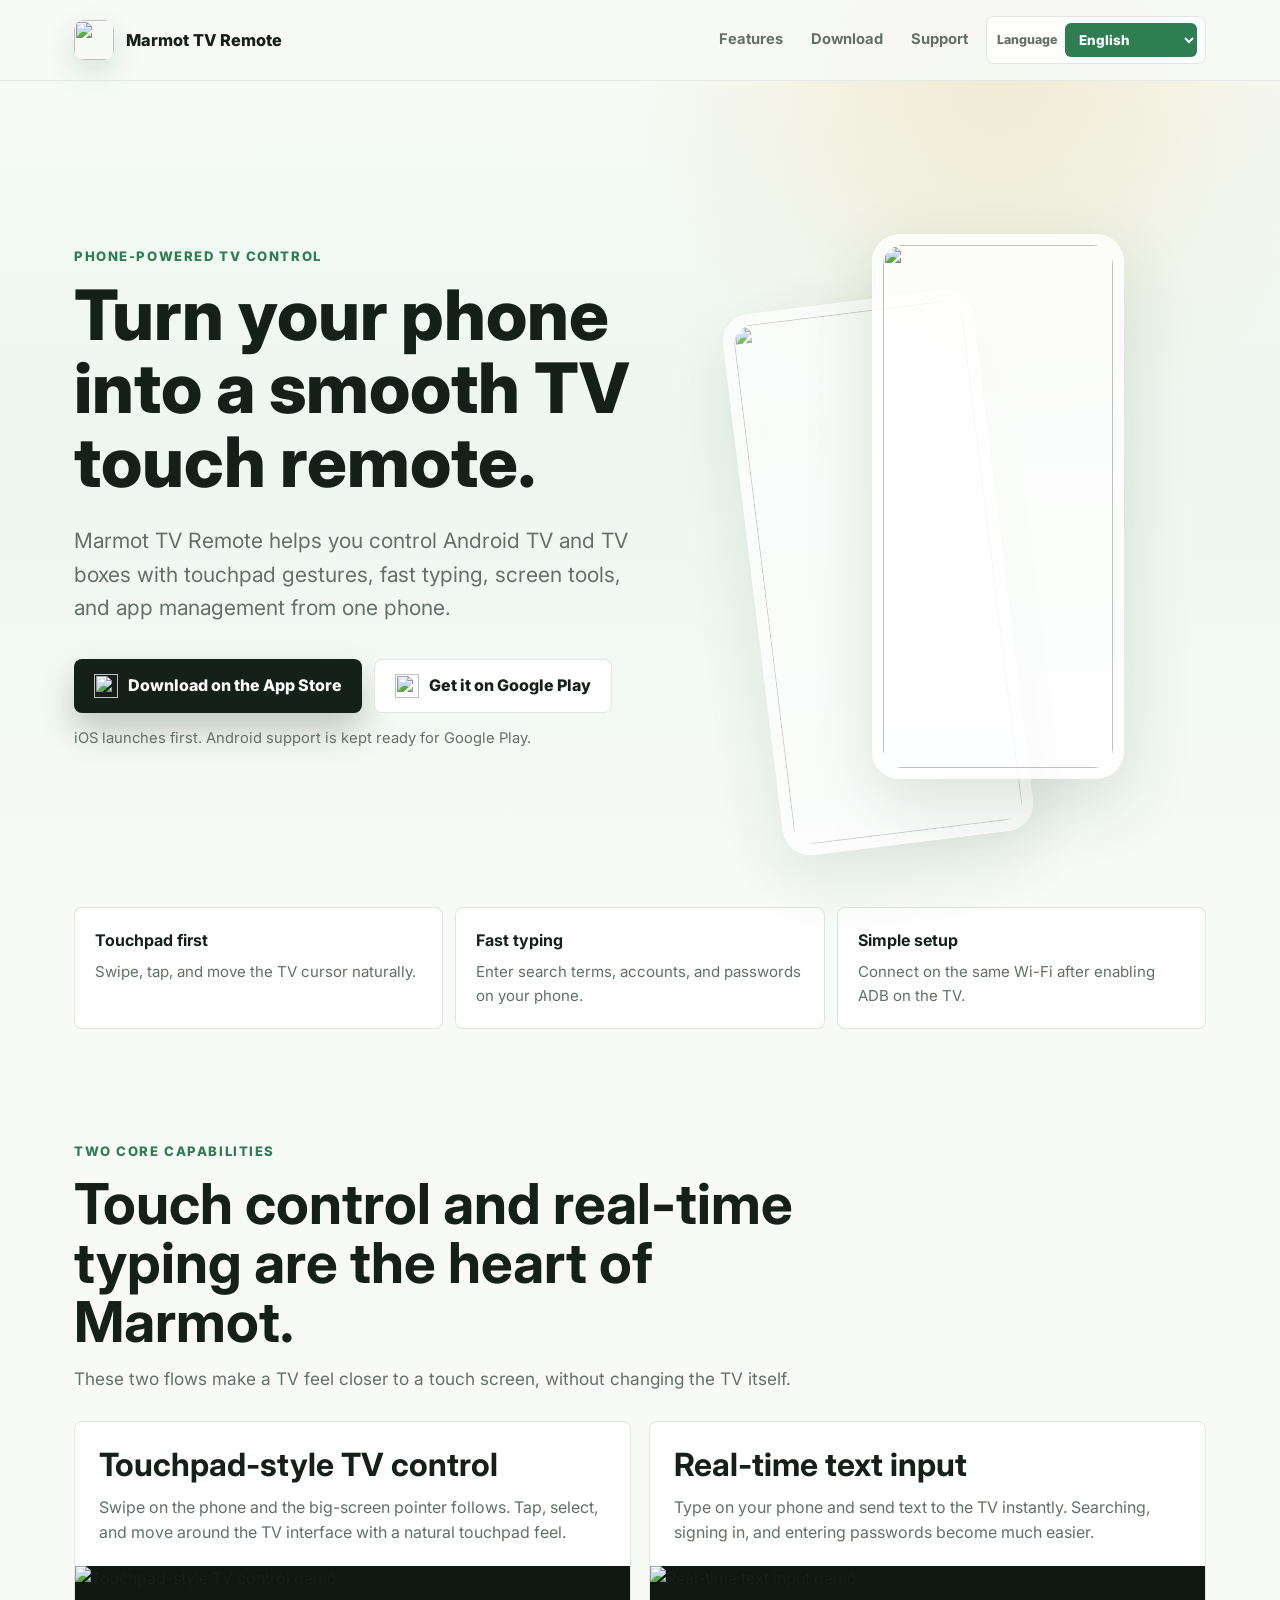
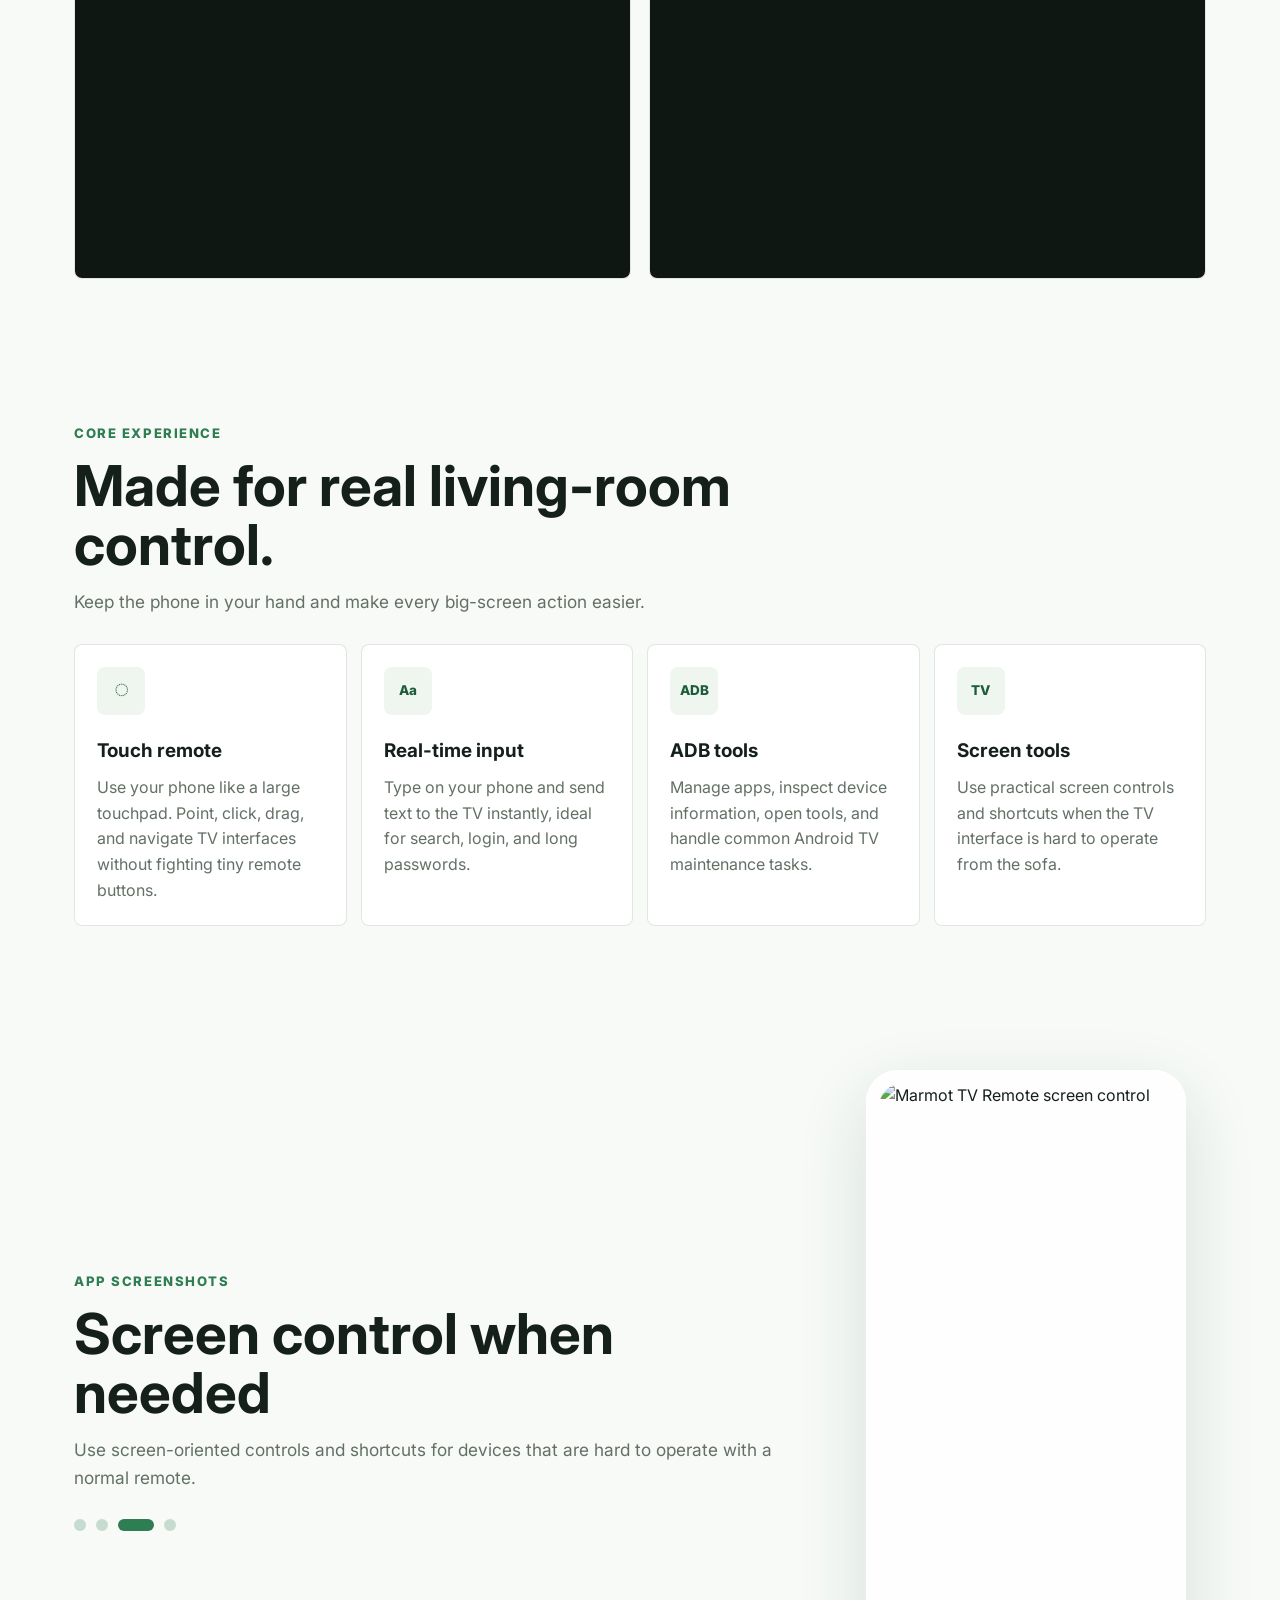
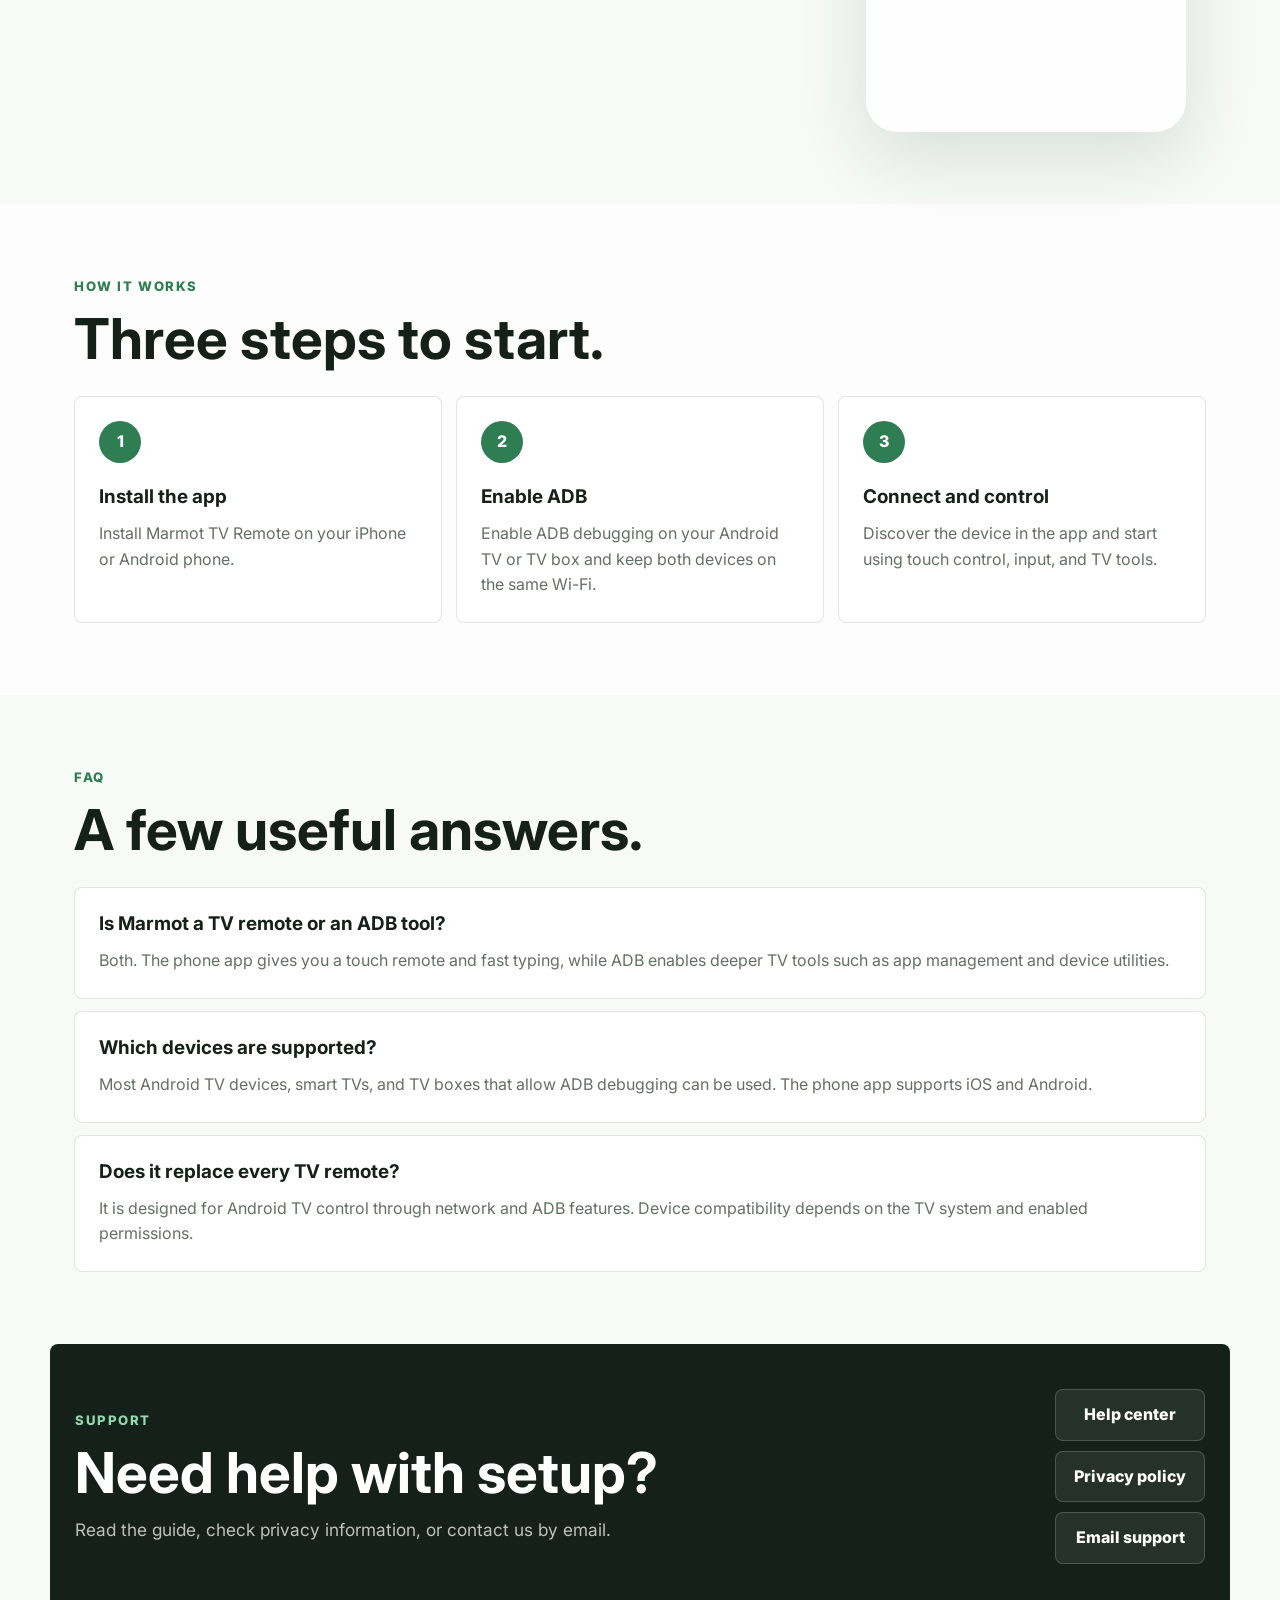
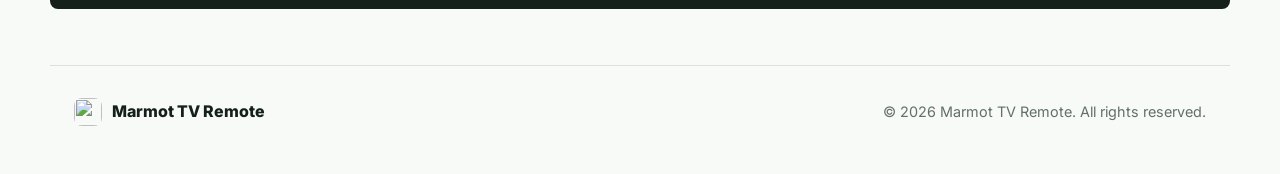
==== html/index.html @ 750975f6 "feat: 初始化国际版官网静态站 - 新建 marmot-web-en 独立 Git 仓库，提交国际版官网静态资源。  - 首页采用纯 HTML、CSS、原生 JS 实现，不引入 Node、Reac" ====
<!DOCTYPE html>
<html lang="en">

<head>
    <meta charset="UTF-8">
    <meta name="viewport" content="width=device-width, initial-scale=1.0">
    <title>Marmot TV Remote - Touch Control for Android TV</title>

    <meta name="description" content="Marmot TV Remote turns your phone into a touch remote for Android TV, TV boxes, and big screens. Control, type, manage apps, and operate your TV with less friction.">
    <meta name="keywords" content="TV remote, Android TV remote, touchpad remote, ADB tools, smart TV remote, TV box remote, Marmot TV Remote">
    <meta name="author" content="Marmot TV Remote">
    <meta name="robots" content="index, follow">
    <meta name="theme-color" content="#f7faf7">
    <link rel="canonical" href="https://www.utao.tv/">

    <meta property="og:type" content="website">
    <meta property="og:url" content="https://www.utao.tv/">
    <meta property="og:title" content="Marmot TV Remote - Touch Control for Android TV">
    <meta property="og:description" content="Use your phone as a smooth touch remote for Android TV, TV boxes, and big screens.">
    <meta property="og:image" content="https://www.utao.tv/img/marmot.png?tvImg=1">
    <meta property="og:image:alt" content="Marmot TV Remote logo">
    <meta property="og:locale" content="en_US">
    <meta property="og:site_name" content="Marmot TV Remote">

    <meta name="twitter:card" content="summary">
    <meta name="twitter:title" content="Marmot TV Remote - Touch Control for Android TV">
    <meta name="twitter:description" content="Use your phone as a smooth touch remote for Android TV, TV boxes, and big screens.">
    <meta name="twitter:image" content="https://www.utao.tv/img/marmot.png?tvImg=1">

    <link rel="icon" type="image/png" href="/img/marmot.png?tvImg=1">
    <link rel="apple-touch-icon" href="/img/marmot.png?tvImg=1">
    <link rel="stylesheet" href="css/style.css">
    <link rel="preconnect" href="https://fonts.googleapis.com">
    <link rel="preconnect" href="https://fonts.gstatic.com" crossorigin>
    <link href="https://fonts.googleapis.com/css2?family=Inter:wght@400;500;600;700;800&family=Noto+Sans+JP:wght@400;500;700&family=Noto+Sans+KR:wght@400;500;700&family=Noto+Sans+SC:wght@400;500;700&display=swap" rel="stylesheet">

    <script type="application/ld+json" id="softwareSchema">
    {
        "@context": "https://schema.org",
        "@type": "SoftwareApplication",
        "name": "Marmot TV Remote",
        "url": "https://www.utao.tv/",
        "applicationCategory": "UtilitiesApplication",
        "operatingSystem": "Android, iOS",
        "description": "Marmot TV Remote turns your phone into a touch remote for Android TV, TV boxes, and big screens.",
        "offers": {
            "@type": "Offer",
            "price": "0",
            "priceCurrency": "USD"
        },
        "author": {
            "@type": "Organization",
            "name": "Marmot TV Remote",
            "url": "https://www.utao.tv/"
        }
    }
    </script>
</head>

<body>
    <header class="site-header">
        <nav class="nav" aria-label="Main navigation">
            <a class="brand" href="/" data-i18n-attr="aria-label:nav.homeAria">
                <img src="/img/marmot.png?tvImg=1" alt="" class="brand-icon" width="40" height="40">
                <span data-i18n="brand.name">Marmot TV Remote</span>
            </a>

            <div class="nav-actions">
                <a class="nav-link" href="#features" data-i18n="nav.features">Features</a>
                <a class="nav-link" href="#download" data-i18n="nav.download">Download</a>
                <a class="nav-link" href="#support" data-i18n="nav.support">Support</a>
                <label class="language-switcher" for="languageSelect">
                    <span class="language-switcher-label">Language</span>
                    <select class="language-select" id="languageSelect" aria-label="Language">
                    </select>
                </label>
            </div>
        </nav>
    </header>

    <main>
        <section class="hero">
            <div class="hero-copy">
                <p class="eyebrow" data-i18n="hero.eyebrow">Phone-powered TV control</p>
                <h1 data-i18n="hero.title">Turn your phone into a smooth TV touch remote.</h1>
                <p class="hero-subtitle" data-i18n="hero.subtitle">Marmot TV Remote helps you control Android TV and TV boxes with touchpad gestures, fast typing, screen tools, and app management from one phone.</p>
                <div class="hero-actions" id="download">
                    <a class="store-button store-button-primary" href="https://apps.apple.com/app/id6804331547" target="_blank" rel="noopener" data-i18n-attr="aria-label:download.iosAria">
                        <img src="/img/apple.svg" alt="" width="24" height="24">
                        <span data-i18n="download.ios">Download on the App Store</span>
                    </a>
                    <a class="store-button store-button-secondary" href="https://play.google.com/store/apps/details?id=com.vonchange.marmot.intl" target="_blank" rel="noopener" data-i18n-attr="aria-label:download.androidAria">
                        <img src="/img/android.svg" alt="" width="24" height="24">
                        <span data-i18n="download.android">Get it on Google Play</span>
                    </a>
                </div>
                <p class="release-note" data-i18n="download.note">iOS launches first. Android support is kept ready for Google Play.</p>
            </div>

            <div class="hero-media" aria-hidden="true">
                <div class="phone-stack">
                    <div class="phone-card phone-card-back">
                        <img src="/img/3.jpg" alt="" width="406" height="878">
                    </div>
                    <div class="phone-card phone-card-front">
                        <img src="/img/01.jpg" alt="" width="406" height="878">
                    </div>
                </div>
            </div>
        </section>

        <section class="trust-strip" aria-label="Product highlights">
            <div class="trust-item">
                <strong data-i18n="trust.touch.title">Touchpad first</strong>
                <span data-i18n="trust.touch.desc">Swipe, tap, and move the TV cursor naturally.</span>
            </div>
            <div class="trust-item">
                <strong data-i18n="trust.input.title">Fast typing</strong>
                <span data-i18n="trust.input.desc">Enter search terms, accounts, and passwords on your phone.</span>
            </div>
            <div class="trust-item">
                <strong data-i18n="trust.setup.title">Simple setup</strong>
                <span data-i18n="trust.setup.desc">Connect on the same Wi-Fi after enabling ADB on the TV.</span>
            </div>
        </section>

        <section class="core-capabilities" aria-label="Core capabilities">
            <div class="section-heading">
                <p class="eyebrow" data-i18n="core.eyebrow">Two core capabilities</p>
                <h2 data-i18n="core.title">Touch control and real-time typing are the heart of Marmot.</h2>
                <p data-i18n="core.subtitle">These two flows make a TV feel closer to a touch screen, without changing the TV itself.</p>
            </div>
            <div class="core-grid">
                <article class="core-card">
                    <div class="core-card-copy">
                        <h3 data-i18n="core.touch.title">Touchpad-style TV control</h3>
                        <p data-i18n="core.touch.desc">Swipe on the phone and the big-screen pointer follows. Tap, select, and move around the TV interface with a natural touchpad feel.</p>
                    </div>
                    <div class="core-media">
                        <img src="/img/1.webp" alt="Touchpad-style TV control demo" width="800" height="450" loading="lazy" decoding="async" data-i18n-attr="alt:core.touch.alt">
                    </div>
                </article>
                <article class="core-card">
                    <div class="core-card-copy">
                        <h3 data-i18n="core.input.title">Real-time text input</h3>
                        <p data-i18n="core.input.desc">Type on your phone and send text to the TV instantly. Searching, signing in, and entering passwords become much easier.</p>
                    </div>
                    <div class="core-media">
                        <img src="/img/2.webp" alt="Real-time text input demo" width="800" height="450" loading="lazy" decoding="async" data-i18n-attr="alt:core.input.alt">
                    </div>
                </article>
            </div>
        </section>

        <section class="section" id="features">
            <div class="section-heading">
                <p class="eyebrow" data-i18n="features.eyebrow">Core experience</p>
                <h2 data-i18n="features.title">Made for real living-room control.</h2>
                <p data-i18n="features.subtitle">Keep the phone in your hand and make every big-screen action easier.</p>
            </div>
            <div class="feature-grid">
                <article class="feature-card">
                    <span class="feature-icon">◌</span>
                    <h3 data-i18n="features.touch.title">Touch remote</h3>
                    <p data-i18n="features.touch.desc">Use your phone like a large touchpad. Point, click, drag, and navigate TV interfaces without fighting tiny remote buttons.</p>
                </article>
                <article class="feature-card">
                    <span class="feature-icon">Aa</span>
                    <h3 data-i18n="features.input.title">Real-time input</h3>
                    <p data-i18n="features.input.desc">Type on your phone and send text to the TV instantly, ideal for search, login, and long passwords.</p>
                </article>
                <article class="feature-card">
                    <span class="feature-icon">ADB</span>
                    <h3 data-i18n="features.adb.title">ADB tools</h3>
                    <p data-i18n="features.adb.desc">Manage apps, inspect device information, open tools, and handle common Android TV maintenance tasks.</p>
                </article>
                <article class="feature-card">
                    <span class="feature-icon">TV</span>
                    <h3 data-i18n="features.screen.title">Screen tools</h3>
                    <p data-i18n="features.screen.desc">Use practical screen controls and shortcuts when the TV interface is hard to operate from the sofa.</p>
                </article>
            </div>
        </section>

        <section class="showcase-section" aria-label="Screenshots">
            <div class="showcase-copy">
                <p class="eyebrow" data-i18n="showcase.eyebrow">App screenshots</p>
                <h2 id="showcaseTitle" data-i18n="showcase.items.0.title">One place for big-screen control</h2>
                <p id="showcaseDesc" data-i18n="showcase.items.0.desc">TV remote, app tools, and device utilities stay together so you can move quickly.</p>
                <div class="showcase-dots" id="showcaseDots" role="tablist" aria-label="Screenshot carousel">
                    <button class="showcase-dot is-active" type="button" role="tab" aria-selected="true" data-index="0"></button>
                    <button class="showcase-dot" type="button" role="tab" aria-selected="false" data-index="1"></button>
                    <button class="showcase-dot" type="button" role="tab" aria-selected="false" data-index="2"></button>
                    <button class="showcase-dot" type="button" role="tab" aria-selected="false" data-index="3"></button>
                </div>
            </div>
            <div class="showcase-phone">
                <img id="showcaseImage" src="/img/01.jpg" alt="Marmot TV Remote home screen" width="406" height="878">
            </div>
        </section>

        <section class="section muted">
            <div class="section-heading">
                <p class="eyebrow" data-i18n="steps.eyebrow">How it works</p>
                <h2 data-i18n="steps.title">Three steps to start.</h2>
            </div>
            <div class="steps">
                <article class="step-card">
                    <span class="step-number">1</span>
                    <h3 data-i18n="steps.download.title">Install the app</h3>
                    <p data-i18n="steps.download.desc">Install Marmot TV Remote on your iPhone or Android phone.</p>
                </article>
                <article class="step-card">
                    <span class="step-number">2</span>
                    <h3 data-i18n="steps.adb.title">Enable ADB</h3>
                    <p data-i18n="steps.adb.desc">Enable ADB debugging on your Android TV or TV box and keep both devices on the same Wi-Fi.</p>
                </article>
                <article class="step-card">
                    <span class="step-number">3</span>
                    <h3 data-i18n="steps.control.title">Connect and control</h3>
                    <p data-i18n="steps.control.desc">Discover the device in the app and start using touch control, input, and TV tools.</p>
                </article>
            </div>
        </section>

        <section class="section faq-section">
            <div class="section-heading">
                <p class="eyebrow" data-i18n="faq.eyebrow">FAQ</p>
                <h2 data-i18n="faq.title">A few useful answers.</h2>
            </div>
            <div class="faq-list">
                <article class="faq-item">
                    <h3 data-i18n="faq.items.0.q">Is Marmot a TV remote or an ADB tool?</h3>
                    <p data-i18n="faq.items.0.a">Both. The phone app gives you a touch remote and fast typing, while ADB enables deeper TV tools such as app management and device utilities.</p>
                </article>
                <article class="faq-item">
                    <h3 data-i18n="faq.items.1.q">Which devices are supported?</h3>
                    <p data-i18n="faq.items.1.a">Most Android TV devices, smart TVs, and TV boxes that allow ADB debugging can be used. The phone app supports iOS and Android.</p>
                </article>
                <article class="faq-item">
                    <h3 data-i18n="faq.items.2.q">Does it replace every TV remote?</h3>
                    <p data-i18n="faq.items.2.a">It is designed for Android TV control through network and ADB features. Device compatibility depends on the TV system and enabled permissions.</p>
                </article>
            </div>
        </section>

        <section class="support-section" id="support">
            <div>
                <p class="eyebrow" data-i18n="support.eyebrow">Support</p>
                <h2 data-i18n="support.title">Need help with setup?</h2>
                <p data-i18n="support.desc">Read the guide, check privacy information, or contact us by email.</p>
            </div>
            <div class="support-actions">
                <a class="support-link" href="https://github.com/VonChange/marmot-help/tree/main/en" target="_blank" rel="noopener" data-i18n="support.help">Help center</a>
                <a class="support-link" href="/marmot/1.html" data-i18n="support.privacy">Privacy policy</a>
                <a class="support-link" href="mailto:vonchange@163.com" data-i18n="support.email">Email support</a>
            </div>
        </section>
    </main>

    <footer class="footer">
        <div class="footer-brand">
            <img src="/img/marmot.png?tvImg=1" alt="" width="28" height="28">
            <span data-i18n="brand.name">Marmot TV Remote</span>
        </div>
        <p data-i18n="footer.copyright">© 2026 Marmot TV Remote. All rights reserved.</p>
    </footer>

    <script src="js/i18n-messages.js"></script>
    <script>
    (function () {
        var storageKey = 'marmot-web-language';

        var translations = window.MARMOT_I18N_MESSAGES || {};
        var languageOptions = window.MARMOT_I18N_LANGUAGES || Object.keys(translations).map(function (code) {
            return { code: code, label: code };
        });
        var supportedLanguages = languageOptions.map(function (language) {
            return language.code;
        });

        var showcaseImages = ['/img/01.jpg', '/img/3.jpg', '/img/4.jpg', '/img/6.jpg'];
        var activeShowcaseIndex = 0;
        var activeLanguage = 'en';
        var showcaseTimer = null;
        var SHOWCASE_INTERVAL_MS = 3000;

        function getValue(source, path) {
            return path.split('.').reduce(function (current, key) {
                return current && current[key] !== undefined ? current[key] : undefined;
            }, source);
        }

        function resolveLanguage(rawLanguage) {
            if (!rawLanguage) return 'en';
            if (supportedLanguages.indexOf(rawLanguage) >= 0) return rawLanguage;
            var lower = rawLanguage.toLowerCase();
            if (lower.indexOf('zh') === 0) return 'zh-CN';
            if (lower.indexOf('ja') === 0) return 'ja';
            if (lower.indexOf('ko') === 0) return 'ko';
            return 'en';
        }

        function getRequestedLanguage() {
            var params = new URLSearchParams(window.location.search);
            return resolveLanguage(params.get('lang') || window.localStorage.getItem(storageKey));
        }

        function renderLanguageOptions() {
            var select = document.getElementById('languageSelect');
            if (!select) return;
            select.innerHTML = '';
            languageOptions.forEach(function (language) {
                var option = document.createElement('option');
                option.value = language.code;
                option.textContent = language.label;
                select.appendChild(option);
            });
        }

        function applyAttributes(locale) {
            document.documentElement.lang = locale;
            document.title = translations[locale].meta.title;
            setMeta('description', translations[locale].meta.description);
            setMeta('keywords', translations[locale].meta.keywords);
            setMetaProperty('og:title', translations[locale].meta.title);
            setMetaProperty('og:description', translations[locale].meta.description);
            setMetaProperty('og:locale', translations[locale].meta.ogLocale);
            setMetaName('twitter:title', translations[locale].meta.title);
            setMetaName('twitter:description', translations[locale].meta.description);
        }

        function setMeta(name, value) {
            setMetaName(name, value);
        }

        function setMetaName(name, value) {
            var el = document.querySelector('meta[name="' + name + '"]');
            if (el) el.setAttribute('content', value);
        }

        function setMetaProperty(property, value) {
            var el = document.querySelector('meta[property="' + property + '"]');
            if (el) el.setAttribute('content', value);
        }

        function applyText(locale) {
            var dictionary = translations[locale];
            document.querySelectorAll('[data-i18n]').forEach(function (el) {
                var value = getValue(dictionary, el.dataset.i18n);
                if (value !== undefined) el.textContent = value;
            });
            document.querySelectorAll('[data-i18n-attr]').forEach(function (el) {
                el.dataset.i18nAttr.split(',').forEach(function (pair) {
                    var parts = pair.split(':');
                    var attr = parts[0];
                    var key = parts[1];
                    var value = getValue(dictionary, key);
                    if (attr && value !== undefined) el.setAttribute(attr, value);
                });
            });
        }

        function updateLanguageSelect(locale) {
            var select = document.getElementById('languageSelect');
            if (select) select.value = locale;
        }

        function updateShowcase(index) {
            var items = translations[activeLanguage].showcase.items;
            activeShowcaseIndex = (index + items.length) % items.length;
            var item = items[activeShowcaseIndex];
            document.getElementById('showcaseTitle').textContent = item.title;
            document.getElementById('showcaseDesc').textContent = item.desc;
            var img = document.getElementById('showcaseImage');
            img.src = showcaseImages[activeShowcaseIndex];
            img.alt = item.alt;
            document.querySelectorAll('.showcase-dot').forEach(function (dot) {
                var active = Number(dot.dataset.index) === activeShowcaseIndex;
                dot.classList.toggle('is-active', active);
                dot.setAttribute('aria-selected', active ? 'true' : 'false');
            });
        }

        function setLanguage(locale) {
            activeLanguage = resolveLanguage(locale);
            applyAttributes(activeLanguage);
            applyText(activeLanguage);
            updateLanguageSelect(activeLanguage);
            updateShowcase(activeShowcaseIndex);
            window.localStorage.setItem(storageKey, activeLanguage);
        }

        function nextShowcase() {
            updateShowcase(activeShowcaseIndex + 1);
        }

        function startShowcaseAutoPlay() {
            stopShowcaseAutoPlay();
            showcaseTimer = window.setInterval(nextShowcase, SHOWCASE_INTERVAL_MS);
        }

        function stopShowcaseAutoPlay() {
            if (showcaseTimer) {
                window.clearInterval(showcaseTimer);
                showcaseTimer = null;
            }
        }

        var languageSelect = document.getElementById('languageSelect');
        if (languageSelect) {
            languageSelect.addEventListener('change', function () {
                setLanguage(languageSelect.value);
            });
        }

        document.querySelectorAll('.showcase-dot').forEach(function (dot) {
            dot.addEventListener('click', function () {
                updateShowcase(Number(dot.dataset.index));
                startShowcaseAutoPlay();
            });
        });

        renderLanguageOptions();
        setLanguage(getRequestedLanguage());
        startShowcaseAutoPlay();
    })();
    </script>
</body>

</html>
---- html/css/style.css ----
:root {
    --bg: #f7faf7;
    --surface: #ffffff;
    --surface-soft: #eef6ef;
    --text: #142019;
    --muted: #637066;
    --primary: #2f7d52;
    --primary-dark: #1d5c3a;
    --accent: #d9a53b;
    --line: rgba(31, 54, 38, 0.12);
    --shadow: 0 24px 70px rgba(30, 61, 39, 0.14);
    --radius: 8px;
}

* {
    box-sizing: border-box;
}

html {
    scroll-behavior: smooth;
}

body {
    margin: 0;
    color: var(--text);
    background: var(--bg);
    font-family: Inter, "Noto Sans SC", "Noto Sans JP", "Noto Sans KR", system-ui, -apple-system, BlinkMacSystemFont, "Segoe UI", sans-serif;
    line-height: 1.6;
}

body::before {
    content: "";
    position: fixed;
    inset: 0;
    z-index: -1;
    background:
        radial-gradient(circle at 78% 8%, rgba(217, 165, 59, 0.18), transparent 28%),
        linear-gradient(180deg, #f8fbf7 0%, #eef7f0 48%, #f7faf7 100%);
}

a {
    color: inherit;
}

.site-header {
    position: sticky;
    top: 0;
    z-index: 20;
    border-bottom: 1px solid rgba(31, 54, 38, 0.08);
    background: rgba(247, 250, 247, 0.86);
    backdrop-filter: blur(18px);
}

.nav {
    max-width: 1180px;
    margin: 0 auto;
    padding: 16px 24px;
    display: flex;
    align-items: center;
    justify-content: space-between;
    gap: 24px;
}

.brand {
    min-width: 0;
    display: inline-flex;
    align-items: center;
    gap: 12px;
    font-size: 1.02rem;
    font-weight: 800;
    text-decoration: none;
    white-space: nowrap;
}

.brand-icon {
    width: 40px;
    height: 40px;
    border-radius: 10px;
    box-shadow: 0 12px 28px rgba(47, 125, 82, 0.18);
}

.nav-actions {
    display: flex;
    align-items: center;
    justify-content: flex-end;
    gap: 8px;
    min-width: 0;
}

.nav-link {
    padding: 9px 10px;
    border-radius: var(--radius);
    color: var(--muted);
    font-size: 0.92rem;
    font-weight: 700;
    text-decoration: none;
}

.nav-link:hover {
    color: var(--primary-dark);
    background: rgba(47, 125, 82, 0.08);
}

.language-switcher {
    display: inline-flex;
    align-items: center;
    gap: 8px;
    padding: 6px 8px 6px 10px;
    border: 1px solid var(--line);
    border-radius: var(--radius);
    background: rgba(255, 255, 255, 0.78);
}

.language-switcher-label {
    color: var(--muted);
    font-size: 0.78rem;
    font-weight: 800;
}

.language-select {
    min-width: 132px;
    height: 34px;
    padding: 0 30px 0 10px;
    border: 0;
    border-radius: 6px;
    background: var(--primary);
    color: #fff;
    font: inherit;
    font-size: 0.84rem;
    font-weight: 800;
    cursor: pointer;
}

.language-select:focus-visible {
    outline: 2px solid rgba(47, 125, 82, 0.35);
    outline-offset: 2px;
}

.hero {
    max-width: 1180px;
    min-height: calc(100vh - 74px);
    margin: 0 auto;
    padding: 72px 24px 64px;
    display: grid;
    grid-template-columns: minmax(0, 1.04fr) minmax(330px, 0.96fr);
    gap: 52px;
    align-items: center;
}

.hero-copy {
    min-width: 0;
}

.eyebrow {
    margin: 0 0 12px;
    color: var(--primary);
    font-size: 0.82rem;
    font-weight: 800;
    letter-spacing: 0.12em;
    text-transform: uppercase;
}

h1,
h2,
h3,
p {
    overflow-wrap: anywhere;
}

h1 {
    margin: 0;
    max-width: 820px;
    font-size: clamp(2.35rem, 5.6vw, 4.35rem);
    line-height: 1.06;
    font-weight: 800;
}

.hero-subtitle {
    max-width: 680px;
    margin: 24px 0 0;
    color: var(--muted);
    font-size: clamp(1.05rem, 2vw, 1.32rem);
}

.hero-actions {
    margin-top: 34px;
    display: flex;
    flex-wrap: wrap;
    gap: 12px;
}

.store-button {
    min-height: 52px;
    display: inline-flex;
    align-items: center;
    justify-content: center;
    gap: 10px;
    padding: 13px 20px;
    border-radius: var(--radius);
    font-weight: 800;
    text-decoration: none;
    transition: transform 0.18s ease, box-shadow 0.18s ease, border-color 0.18s ease;
}

.store-button:hover {
    transform: translateY(-2px);
}

.store-button-primary {
    background: var(--text);
    color: #fff;
    box-shadow: 0 18px 34px rgba(20, 32, 25, 0.22);
}

.store-button-secondary {
    border: 1px solid var(--line);
    background: #fff;
    color: var(--text);
}

.release-note {
    margin: 14px 0 0;
    color: var(--muted);
    font-size: 0.92rem;
}

.hero-media {
    min-width: 0;
    display: flex;
    justify-content: center;
}

.phone-stack {
    position: relative;
    width: min(390px, 86vw);
    height: 560px;
}

.phone-card {
    position: absolute;
    width: 252px;
    aspect-ratio: 406 / 878;
    padding: 10px;
    border: 1px solid rgba(255, 255, 255, 0.8);
    border-radius: 28px;
    background: rgba(255, 255, 255, 0.78);
    box-shadow: var(--shadow);
}

.phone-card img {
    display: block;
    width: 100%;
    height: 100%;
    object-fit: cover;
    border-radius: 20px;
}

.phone-card-front {
    right: 18px;
    top: 16px;
}

.phone-card-back {
    left: 0;
    top: 82px;
    transform: rotate(-7deg);
    opacity: 0.78;
}

.trust-strip {
    max-width: 1180px;
    margin: 0 auto 40px;
    padding: 0 24px;
    display: grid;
    grid-template-columns: repeat(3, 1fr);
    gap: 12px;
}

.trust-item {
    padding: 20px;
    border: 1px solid var(--line);
    border-radius: var(--radius);
    background: rgba(255, 255, 255, 0.72);
}

.trust-item strong,
.trust-item span {
    display: block;
}

.trust-item strong {
    margin-bottom: 6px;
    font-size: 1rem;
}

.trust-item span {
    color: var(--muted);
    font-size: 0.94rem;
}

.section {
    max-width: 1180px;
    margin: 0 auto;
    padding: 72px 24px;
}

.muted {
    max-width: none;
    padding-inline: max(24px, calc((100vw - 1180px) / 2 + 24px));
    background: rgba(255, 255, 255, 0.56);
}

.section-heading {
    max-width: 680px;
    margin-bottom: 28px;
}

.section-heading h2,
.showcase-copy h2,
.support-section h2 {
    margin: 0;
    font-size: clamp(2rem, 4.4vw, 3.6rem);
    line-height: 1.05;
}

.section-heading p:not(.eyebrow),
.showcase-copy p:not(.eyebrow),
.support-section p:not(.eyebrow) {
    margin: 14px 0 0;
    color: var(--muted);
    font-size: 1.08rem;
}

.core-capabilities {
    max-width: 1180px;
    margin: 0 auto;
    padding: 72px 24px;
}

.core-capabilities .section-heading {
    max-width: 760px;
}

.core-grid {
    display: grid;
    grid-template-columns: repeat(2, 1fr);
    gap: 18px;
}

.core-card {
    min-width: 0;
    overflow: hidden;
    border: 1px solid var(--line);
    border-radius: var(--radius);
    background: rgba(255, 255, 255, 0.84);
}

.core-card-copy {
    padding: 24px 24px 20px;
}

.core-card h3 {
    margin: 0;
    font-size: clamp(1.35rem, 2.8vw, 2rem);
    line-height: 1.16;
}

.core-card p {
    margin: 12px 0 0;
    color: var(--muted);
}

.core-media {
    background: #0f1712;
}

.core-media img {
    display: block;
    width: 100%;
    height: auto;
}

.feature-grid {
    display: grid;
    grid-template-columns: repeat(4, 1fr);
    gap: 14px;
}

.feature-card,
.step-card,
.faq-item {
    border: 1px solid var(--line);
    border-radius: var(--radius);
    background: rgba(255, 255, 255, 0.84);
}

.feature-card {
    min-height: 260px;
    padding: 22px;
}

.feature-icon {
    width: 48px;
    height: 48px;
    display: inline-flex;
    align-items: center;
    justify-content: center;
    margin-bottom: 24px;
    border-radius: var(--radius);
    background: var(--surface-soft);
    color: var(--primary-dark);
    font-size: 0.84rem;
    font-weight: 800;
}

.feature-card h3,
.step-card h3,
.faq-item h3 {
    margin: 0;
    font-size: 1.18rem;
    line-height: 1.28;
}

.feature-card p,
.step-card p,
.faq-item p {
    margin: 12px 0 0;
    color: var(--muted);
}

.showcase-section {
    max-width: 1180px;
    margin: 0 auto;
    padding: 72px 24px;
    display: grid;
    grid-template-columns: minmax(0, 1fr) minmax(270px, 360px);
    gap: 54px;
    align-items: center;
}

.showcase-copy {
    min-width: 0;
}

.showcase-dots {
    display: flex;
    gap: 10px;
    margin-top: 28px;
}

.showcase-dot {
    width: 12px;
    height: 12px;
    padding: 0;
    border: 0;
    border-radius: 999px;
    background: rgba(47, 125, 82, 0.24);
    cursor: pointer;
    transition: width 0.18s ease, background 0.18s ease;
}

.showcase-dot.is-active {
    width: 36px;
    background: var(--primary);
}

.showcase-phone {
    width: min(320px, 82vw);
    justify-self: center;
    padding: 12px;
    border: 1px solid rgba(255, 255, 255, 0.78);
    border-radius: 32px;
    background: rgba(255, 255, 255, 0.78);
    box-shadow: var(--shadow);
}

.showcase-phone img {
    display: block;
    width: 100%;
    height: auto;
    border-radius: 24px;
}

.steps {
    max-width: 1180px;
    margin: 0 auto;
    display: grid;
    grid-template-columns: repeat(3, 1fr);
    gap: 14px;
}

.step-card {
    padding: 24px;
}

.step-number {
    width: 42px;
    height: 42px;
    display: inline-flex;
    align-items: center;
    justify-content: center;
    margin-bottom: 22px;
    border-radius: 50%;
    background: var(--primary);
    color: #fff;
    font-weight: 800;
}

.faq-list {
    display: grid;
    gap: 12px;
}

.faq-item {
    padding: 24px;
}

.support-section {
    max-width: 1180px;
    margin: 0 auto 56px;
    padding: 44px 24px;
    display: grid;
    grid-template-columns: minmax(0, 1fr) auto;
    gap: 28px;
    align-items: center;
    border: 1px solid var(--line);
    border-radius: var(--radius);
    background: var(--text);
    color: #fff;
}

.support-section .eyebrow {
    color: #92d8ad;
}

.support-section p:not(.eyebrow) {
    color: rgba(255, 255, 255, 0.72);
}

.support-actions {
    display: grid;
    gap: 10px;
    min-width: min(290px, 100%);
}

.support-link {
    display: flex;
    align-items: center;
    justify-content: center;
    min-height: 48px;
    padding: 12px 18px;
    border: 1px solid rgba(255, 255, 255, 0.18);
    border-radius: var(--radius);
    color: #fff;
    font-weight: 800;
    text-decoration: none;
    background: rgba(255, 255, 255, 0.08);
}

.support-link:hover {
    background: rgba(255, 255, 255, 0.15);
}

.footer {
    max-width: 1180px;
    margin: 0 auto;
    padding: 32px 24px 48px;
    display: flex;
    align-items: center;
    justify-content: space-between;
    gap: 20px;
    color: var(--muted);
    border-top: 1px solid var(--line);
}

.footer-brand {
    display: inline-flex;
    align-items: center;
    gap: 10px;
    color: var(--text);
    font-weight: 800;
}

.footer-brand img {
    border-radius: 8px;
}

.footer p {
    margin: 0;
    font-size: 0.9rem;
}

@media (max-width: 980px) {
    .nav {
        flex-wrap: wrap;
    }

    .nav-actions {
        width: 100%;
        justify-content: flex-start;
        overflow-x: auto;
        padding-bottom: 2px;
    }

    .hero,
    .showcase-section,
    .support-section {
        grid-template-columns: 1fr;
    }

    .hero {
        min-height: auto;
        padding-top: 48px;
    }

    .hero-media {
        order: -1;
    }

    .phone-stack {
        height: 420px;
    }

    .phone-card {
        width: 190px;
    }

    .trust-strip,
    .core-grid,
    .feature-grid,
    .steps {
        grid-template-columns: 1fr;
    }

    .feature-card {
        min-height: 0;
    }

    .support-actions {
        width: 100%;
    }
}

@media (max-width: 620px) {
    .nav {
        padding: 12px 16px;
        gap: 12px;
    }

    .brand {
        font-size: 0.98rem;
    }

    .brand-icon {
        width: 36px;
        height: 36px;
    }

    .nav-link {
        display: none;
    }

    .language-switcher {
        width: 100%;
        justify-content: space-between;
    }

    .language-select {
        flex: 1;
        min-width: 0;
    }

    .hero,
    .core-capabilities,
    .section,
    .showcase-section {
        padding-left: 16px;
        padding-right: 16px;
    }

    h1 {
        font-size: 2.35rem;
    }

    .hero-actions,
    .store-button {
        width: 100%;
    }

    .store-button {
        padding-inline: 14px;
    }

    .phone-stack {
        width: 100%;
        height: 360px;
    }

    .phone-card {
        width: 164px;
    }

    .phone-card-front {
        right: max(8px, 12vw);
    }

    .phone-card-back {
        left: max(8px, 10vw);
    }

    .trust-strip {
        padding-left: 16px;
        padding-right: 16px;
    }

    .muted {
        padding-left: 16px;
        padding-right: 16px;
    }

    .support-section {
        margin-left: 16px;
        margin-right: 16px;
        padding: 28px 20px;
    }

    .footer {
        flex-direction: column;
        align-items: flex-start;
        padding-left: 16px;
        padding-right: 16px;
    }
}
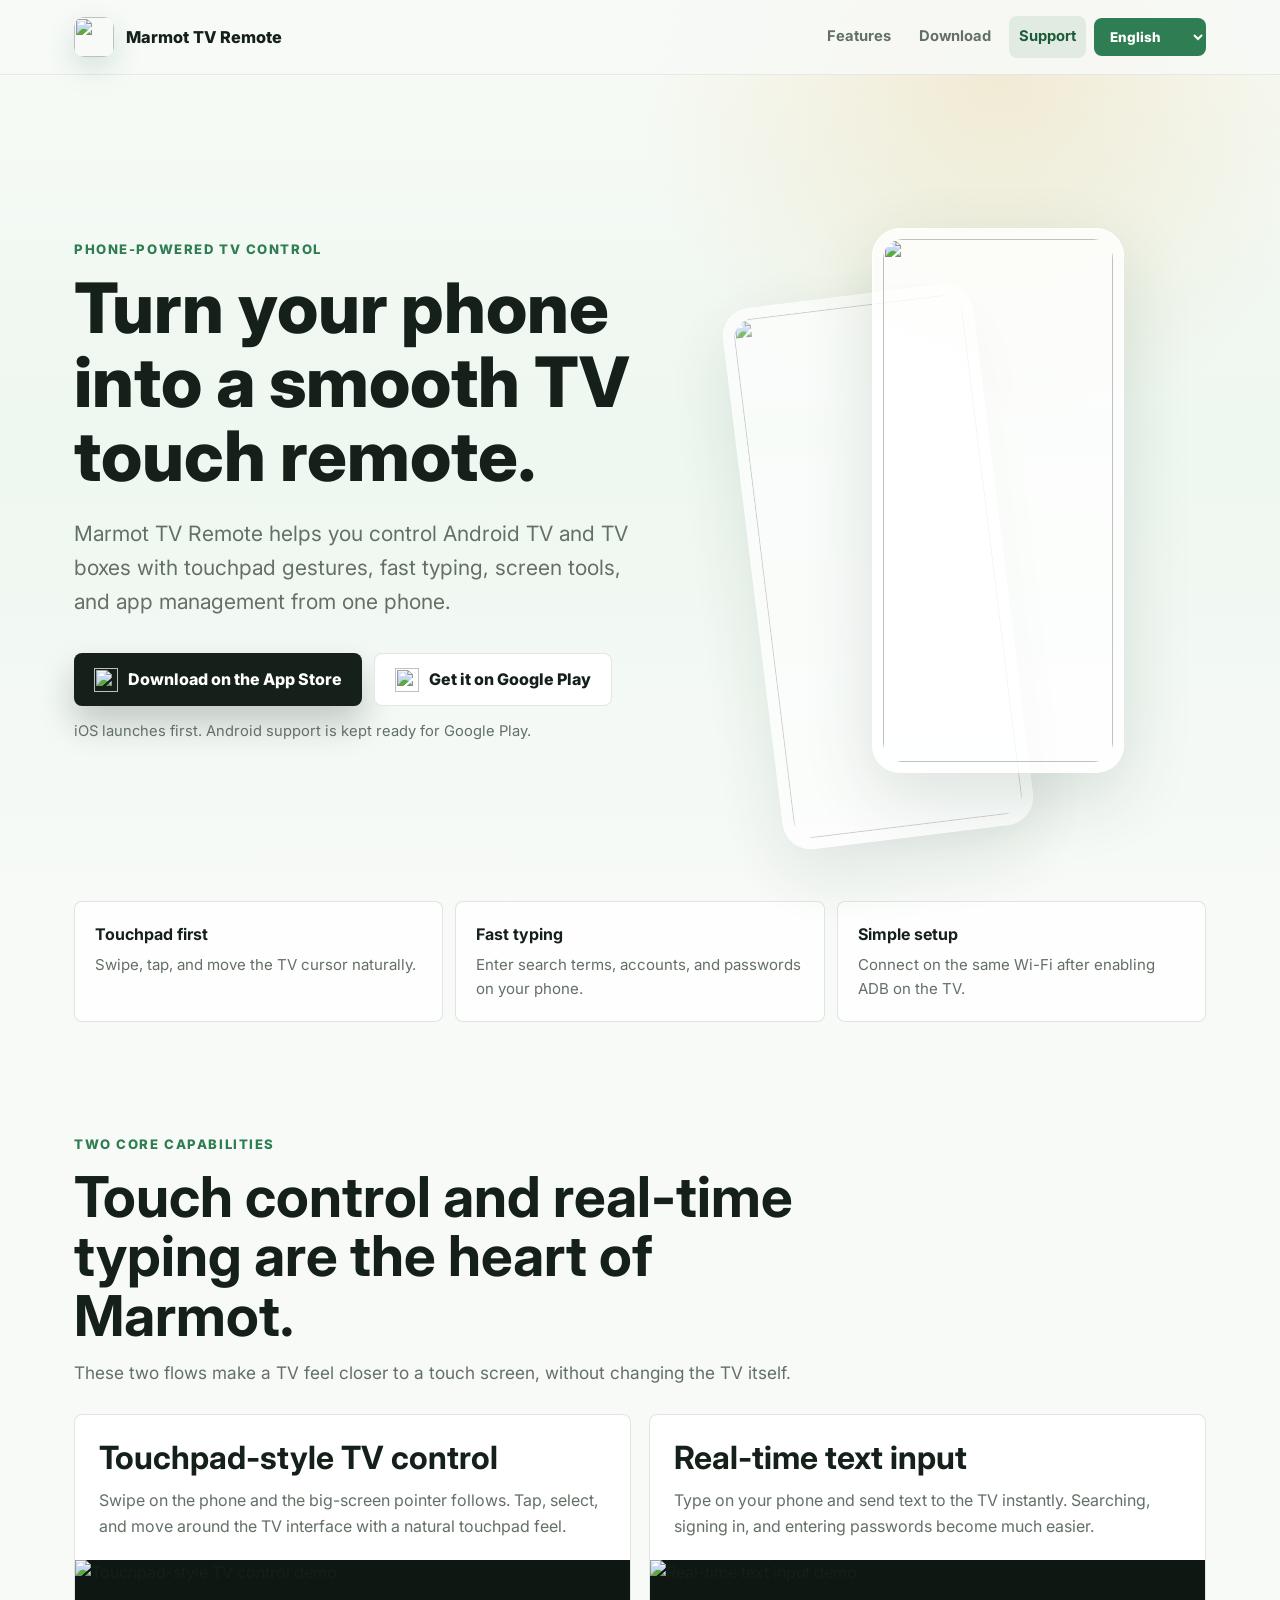
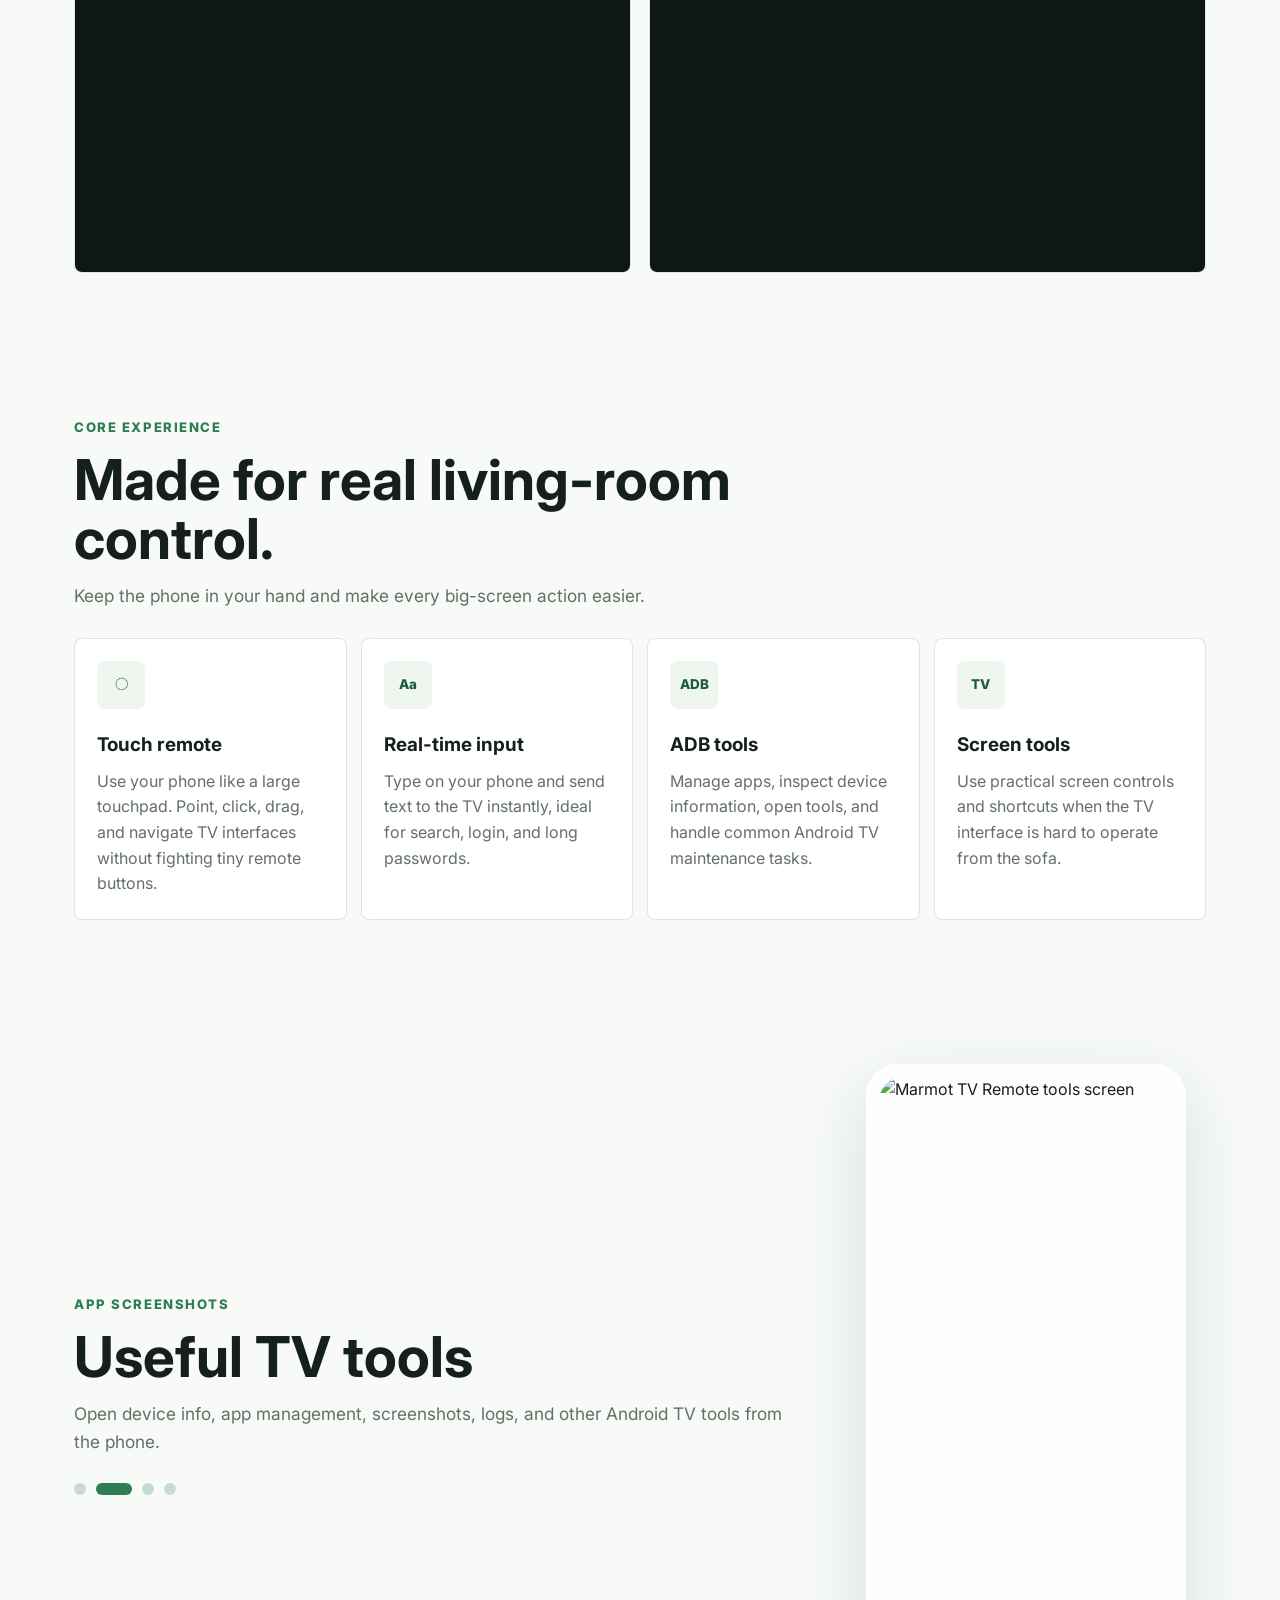
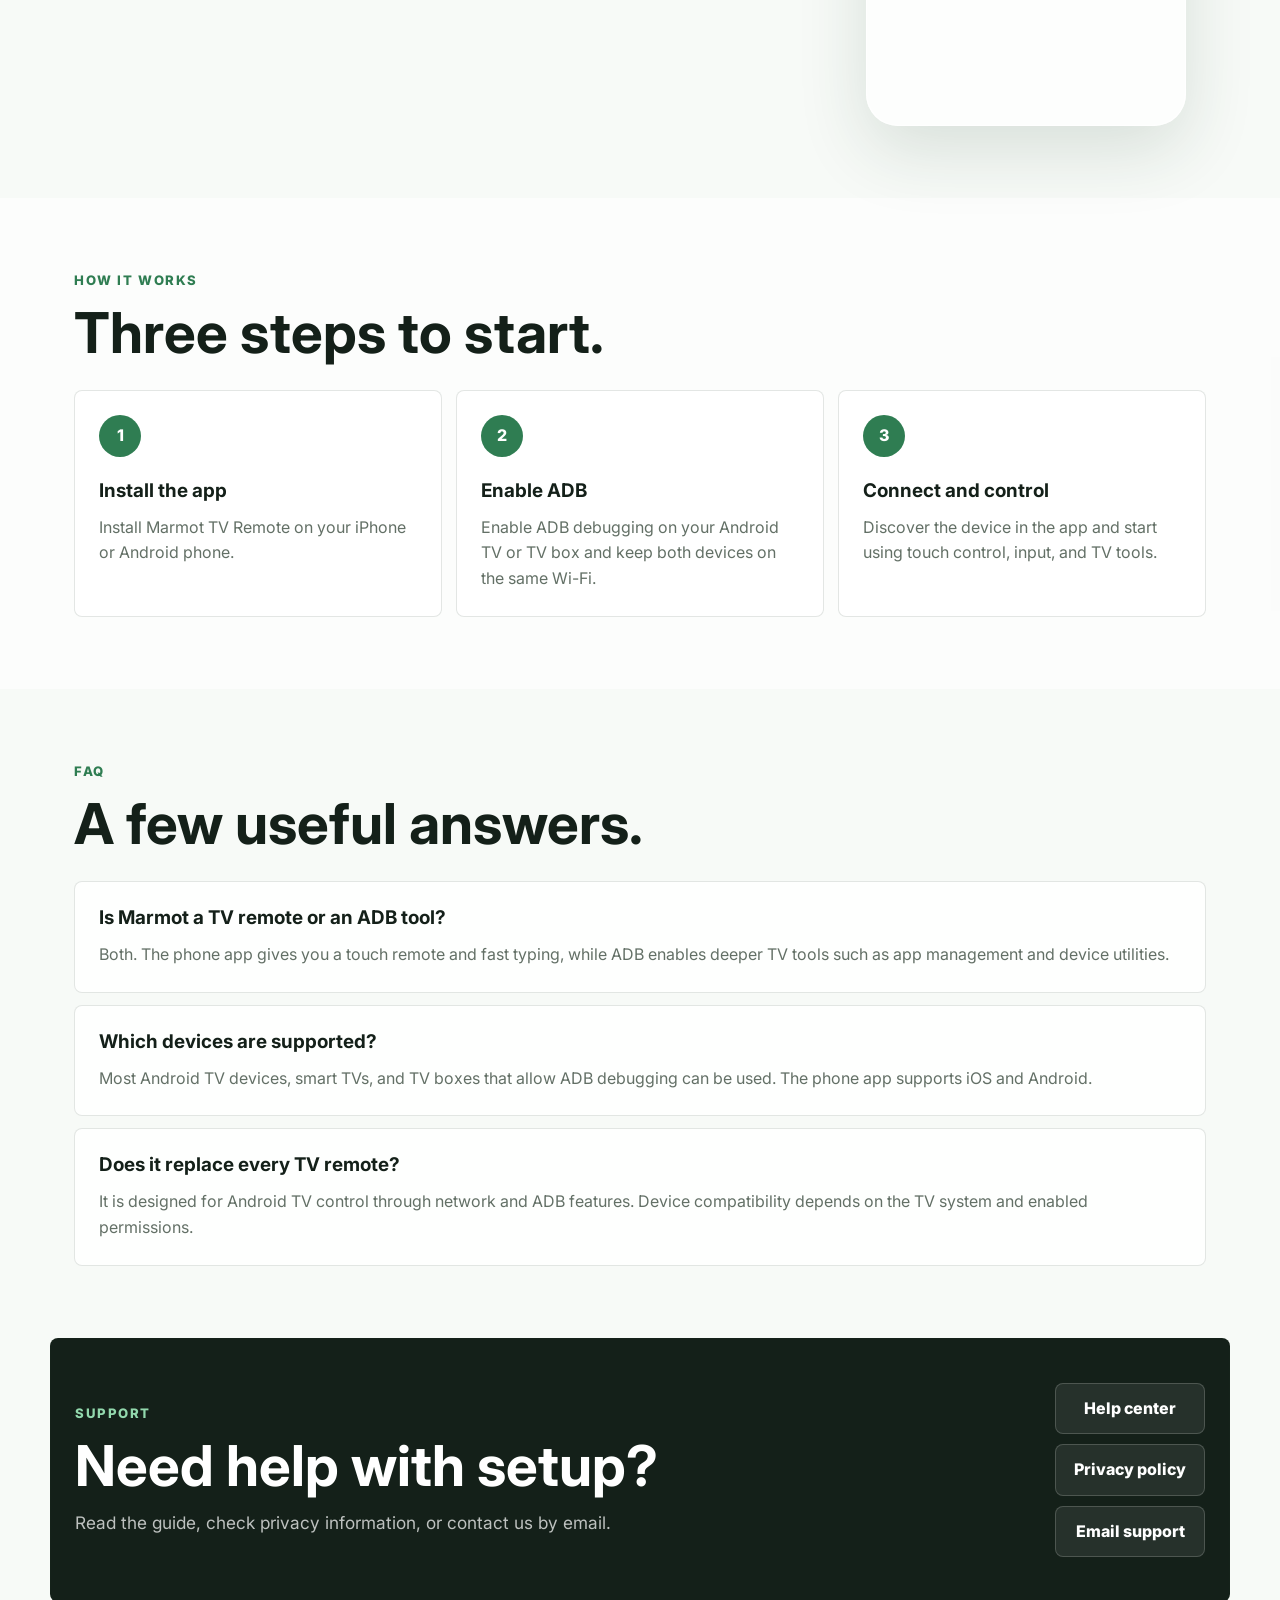
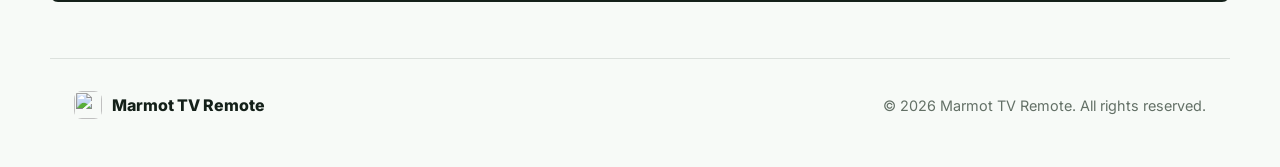
==== commit c6cdb731: "fix: 优化国际版官网移动端导航与首屏适配 - 移动端保留并强化 Support 入口，隐藏 Features 和 Download，避免顶部导航拥挤。  - 去掉可见的 Language 标签，将" ====
--- a/html/index.html
+++ b/html/index.html
@@ -66,11 +66,10 @@
             </a>
 
             <div class="nav-actions">
-                <a class="nav-link" href="#features" data-i18n="nav.features">Features</a>
-                <a class="nav-link" href="#download" data-i18n="nav.download">Download</a>
-                <a class="nav-link" href="#support" data-i18n="nav.support">Support</a>
+                <a class="nav-link nav-link-features" href="#features" data-i18n="nav.features">Features</a>
+                <a class="nav-link nav-link-download" href="#download" data-i18n="nav.download">Download</a>
+                <a class="nav-link nav-link-support" href="#support" data-i18n="nav.support">Support</a>
                 <label class="language-switcher" for="languageSelect">
-                    <span class="language-switcher-label">Language</span>
                     <select class="language-select" id="languageSelect" aria-label="Language">
                     </select>
                 </label>
--- a/html/css/style.css
+++ b/html/css/style.css
@@ -22,6 +22,7 @@
 
 body {
     margin: 0;
+    overflow-x: hidden;
     color: var(--text);
     background: var(--bg);
     font-family: Inter, "Noto Sans SC", "Noto Sans JP", "Noto Sans KR", system-ui, -apple-system, BlinkMacSystemFont, "Segoe UI", sans-serif;
@@ -101,28 +102,26 @@
     background: rgba(47, 125, 82, 0.08);
 }
 
+.nav-link-support {
+    color: var(--primary-dark);
+    background: rgba(47, 125, 82, 0.1);
+}
+
 .language-switcher {
     display: inline-flex;
     align-items: center;
-    gap: 8px;
-    padding: 6px 8px 6px 10px;
-    border: 1px solid var(--line);
-    border-radius: var(--radius);
-    background: rgba(255, 255, 255, 0.78);
-}
-
-.language-switcher-label {
-    color: var(--muted);
-    font-size: 0.78rem;
-    font-weight: 800;
+    padding: 0;
+    border: 0;
+    border-radius: var(--radius);
+    background: transparent;
 }
 
 .language-select {
-    min-width: 132px;
-    height: 34px;
-    padding: 0 30px 0 10px;
+    min-width: 104px;
+    height: 38px;
+    padding: 0 28px 0 12px;
     border: 0;
-    border-radius: 6px;
+    border-radius: var(--radius);
     background: var(--primary);
     color: #fff;
     font: inherit;
@@ -190,6 +189,7 @@
 }
 
 .store-button {
+    min-width: 0;
     min-height: 52px;
     display: inline-flex;
     align-items: center;
@@ -199,7 +199,13 @@
     border-radius: var(--radius);
     font-weight: 800;
     text-decoration: none;
+    text-align: center;
     transition: transform 0.18s ease, box-shadow 0.18s ease, border-color 0.18s ease;
+}
+
+.store-button span {
+    min-width: 0;
+    overflow-wrap: anywhere;
 }
 
 .store-button:hover {
@@ -613,10 +619,6 @@
         padding-top: 48px;
     }
 
-    .hero-media {
-        order: -1;
-    }
-
     .phone-stack {
         height: 420px;
     }
@@ -643,7 +645,7 @@
 
 @media (max-width: 620px) {
     .nav {
-        padding: 12px 16px;
+        padding: 12px 16px 14px;
         gap: 12px;
     }
 
@@ -656,18 +658,35 @@
         height: 36px;
     }
 
-    .nav-link {
+    .nav-link-features,
+    .nav-link-download {
         display: none;
     }
 
+    .nav-actions {
+        align-items: stretch;
+        justify-content: flex-end;
+        gap: 10px;
+    }
+
+    .nav-link-support {
+        min-height: 46px;
+        display: inline-flex;
+        align-items: center;
+        justify-content: center;
+        padding: 0 16px;
+        color: #fff;
+        background: var(--primary);
+        box-shadow: 0 12px 24px rgba(47, 125, 82, 0.18);
+    }
+
     .language-switcher {
-        width: 100%;
-        justify-content: space-between;
+        flex: 0 0 auto;
     }
 
     .language-select {
-        flex: 1;
-        min-width: 0;
+        width: 116px;
+        height: 46px;
     }
 
     .hero,
@@ -678,8 +697,31 @@
         padding-right: 16px;
     }
 
+    .hero {
+        gap: 28px;
+        padding-top: 36px;
+        padding-bottom: 42px;
+    }
+
+    .eyebrow {
+        margin-bottom: 10px;
+        font-size: 0.76rem;
+        letter-spacing: 0.1em;
+    }
+
     h1 {
-        font-size: 2.35rem;
+        font-size: 2.05rem;
+        line-height: 1.12;
+    }
+
+    .hero-subtitle {
+        margin-top: 18px;
+        font-size: 1.02rem;
+        line-height: 1.7;
+    }
+
+    .hero-actions {
+        margin-top: 26px;
     }
 
     .hero-actions,
@@ -688,24 +730,41 @@
     }
 
     .store-button {
+        min-height: 50px;
         padding-inline: 14px;
+        font-size: 0.95rem;
+    }
+
+    .hero-media {
+        overflow: hidden;
+        padding-top: 4px;
     }
 
     .phone-stack {
         width: 100%;
-        height: 360px;
+        height: 300px;
+        overflow: hidden;
     }
 
     .phone-card {
-        width: 164px;
+        width: 138px;
+        padding: 7px;
+        border-radius: 22px;
+        box-shadow: 0 18px 42px rgba(30, 61, 39, 0.12);
+    }
+
+    .phone-card img {
+        border-radius: 16px;
     }
 
     .phone-card-front {
-        right: max(8px, 12vw);
+        right: max(18px, 17vw);
+        top: 6px;
     }
 
     .phone-card-back {
-        left: max(8px, 10vw);
+        left: max(18px, 14vw);
+        top: 46px;
     }
 
     .trust-strip {
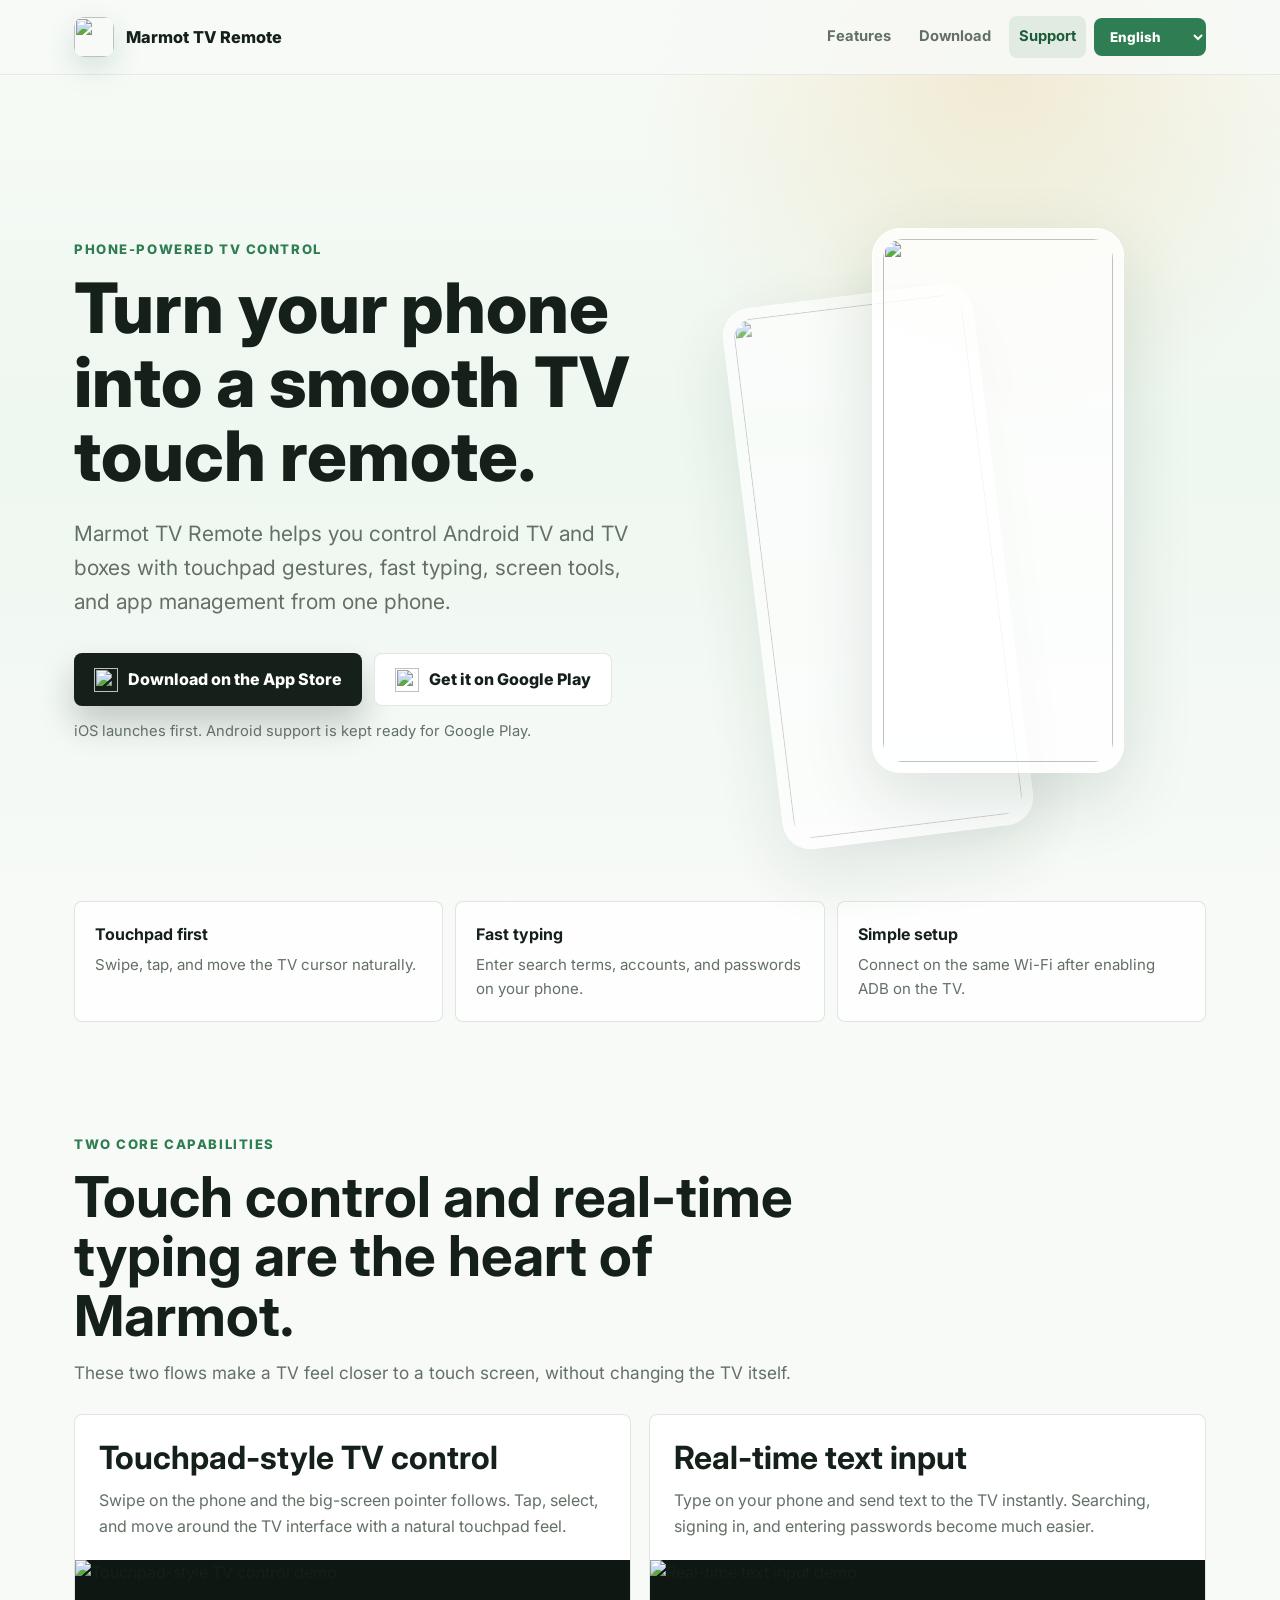
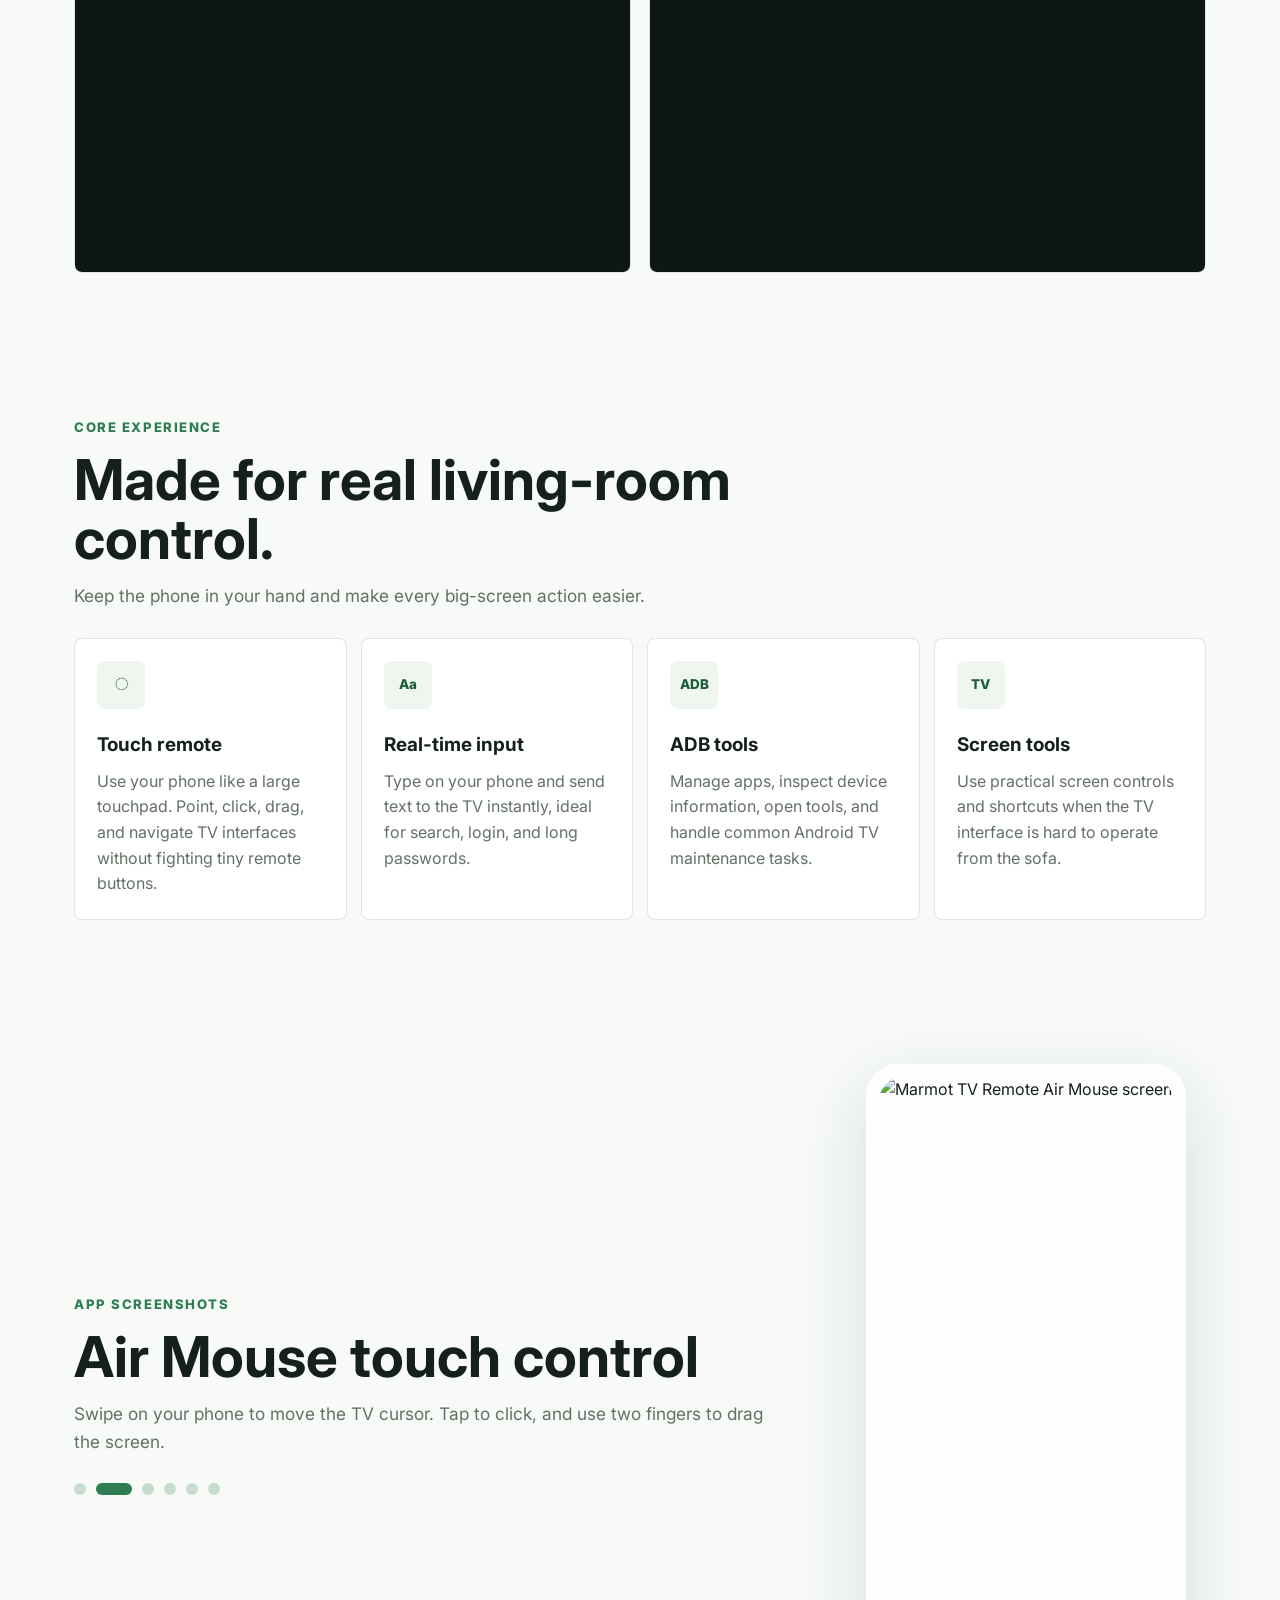
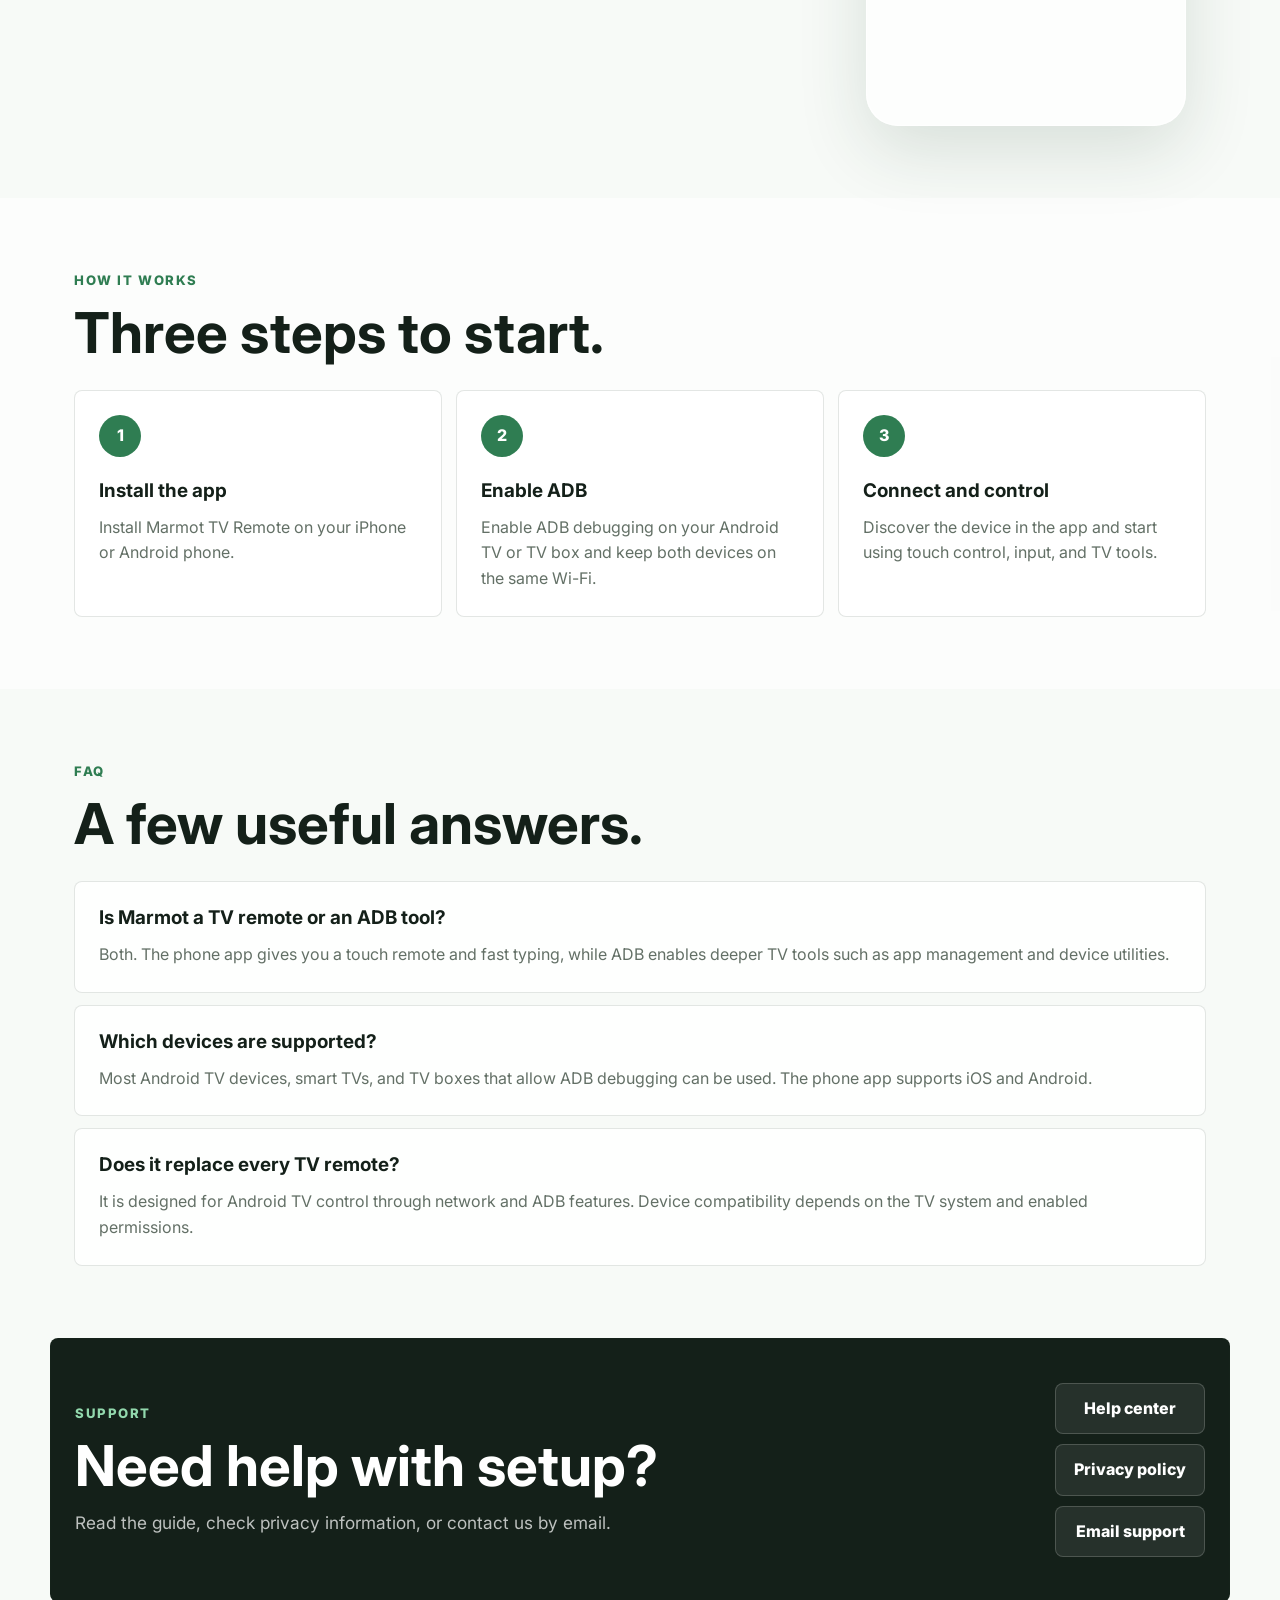
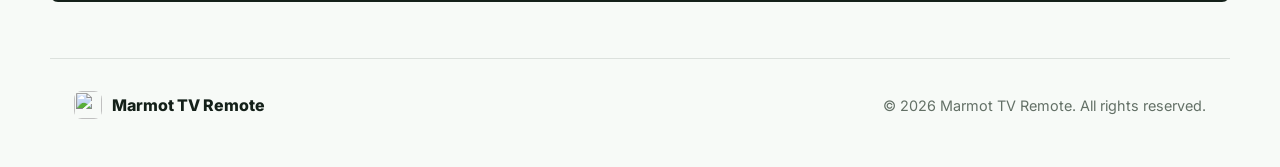
==== commit eae051c8: "更新国际版官网截图与演示素材为英文版，并压缩 WebP 用 iOS v3 英文界面截图替换原先中文 jpg：首屏叠放改为 home + utilities， Showcase 扩展为首页/飞鼠/经典遥" ====
--- a/html/index.html
+++ b/html/index.html
@@ -99,10 +99,10 @@
             <div class="hero-media" aria-hidden="true">
                 <div class="phone-stack">
                     <div class="phone-card phone-card-back">
-                        <img src="/img/3.jpg" alt="" width="406" height="878">
+                        <img src="/img/utilities.webp" alt="" width="406" height="878">
                     </div>
                     <div class="phone-card phone-card-front">
-                        <img src="/img/01.jpg" alt="" width="406" height="878">
+                        <img src="/img/home.webp" alt="" width="406" height="878">
                     </div>
                 </div>
             </div>
@@ -191,10 +191,12 @@
                     <button class="showcase-dot" type="button" role="tab" aria-selected="false" data-index="1"></button>
                     <button class="showcase-dot" type="button" role="tab" aria-selected="false" data-index="2"></button>
                     <button class="showcase-dot" type="button" role="tab" aria-selected="false" data-index="3"></button>
+                    <button class="showcase-dot" type="button" role="tab" aria-selected="false" data-index="4"></button>
+                    <button class="showcase-dot" type="button" role="tab" aria-selected="false" data-index="5"></button>
                 </div>
             </div>
             <div class="showcase-phone">
-                <img id="showcaseImage" src="/img/01.jpg" alt="Marmot TV Remote home screen" width="406" height="878">
+                <img id="showcaseImage" src="/img/home.webp" alt="Marmot TV Remote home screen" width="406" height="878">
             </div>
         </section>
 
@@ -278,7 +280,14 @@
             return language.code;
         });
 
-        var showcaseImages = ['/img/01.jpg', '/img/3.jpg', '/img/4.jpg', '/img/6.jpg'];
+        var showcaseImages = [
+            '/img/home.webp',
+            '/img/air-mouse.webp',
+            '/img/tv-remote.webp',
+            '/img/utilities.webp',
+            '/img/screen-control.webp',
+            '/img/app-library.webp'
+        ];
         var activeShowcaseIndex = 0;
         var activeLanguage = 'en';
         var showcaseTimer = null;
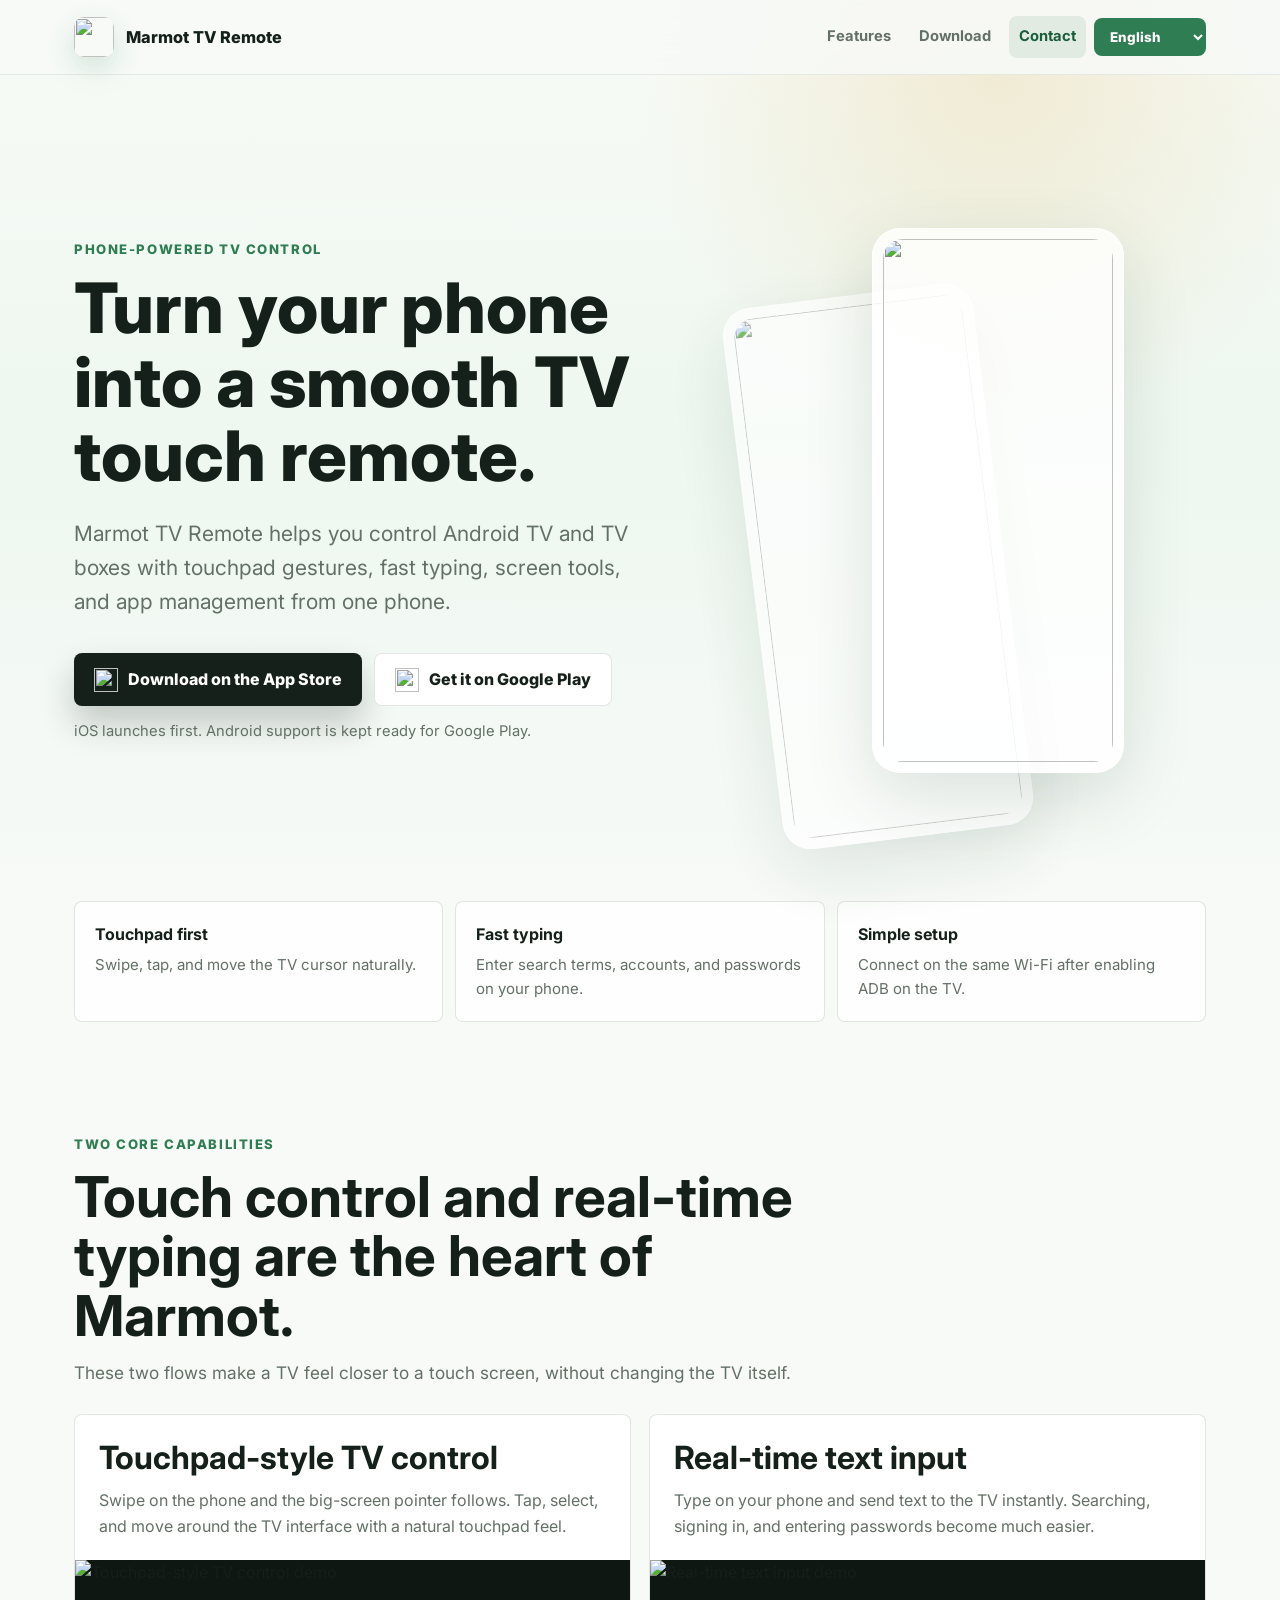
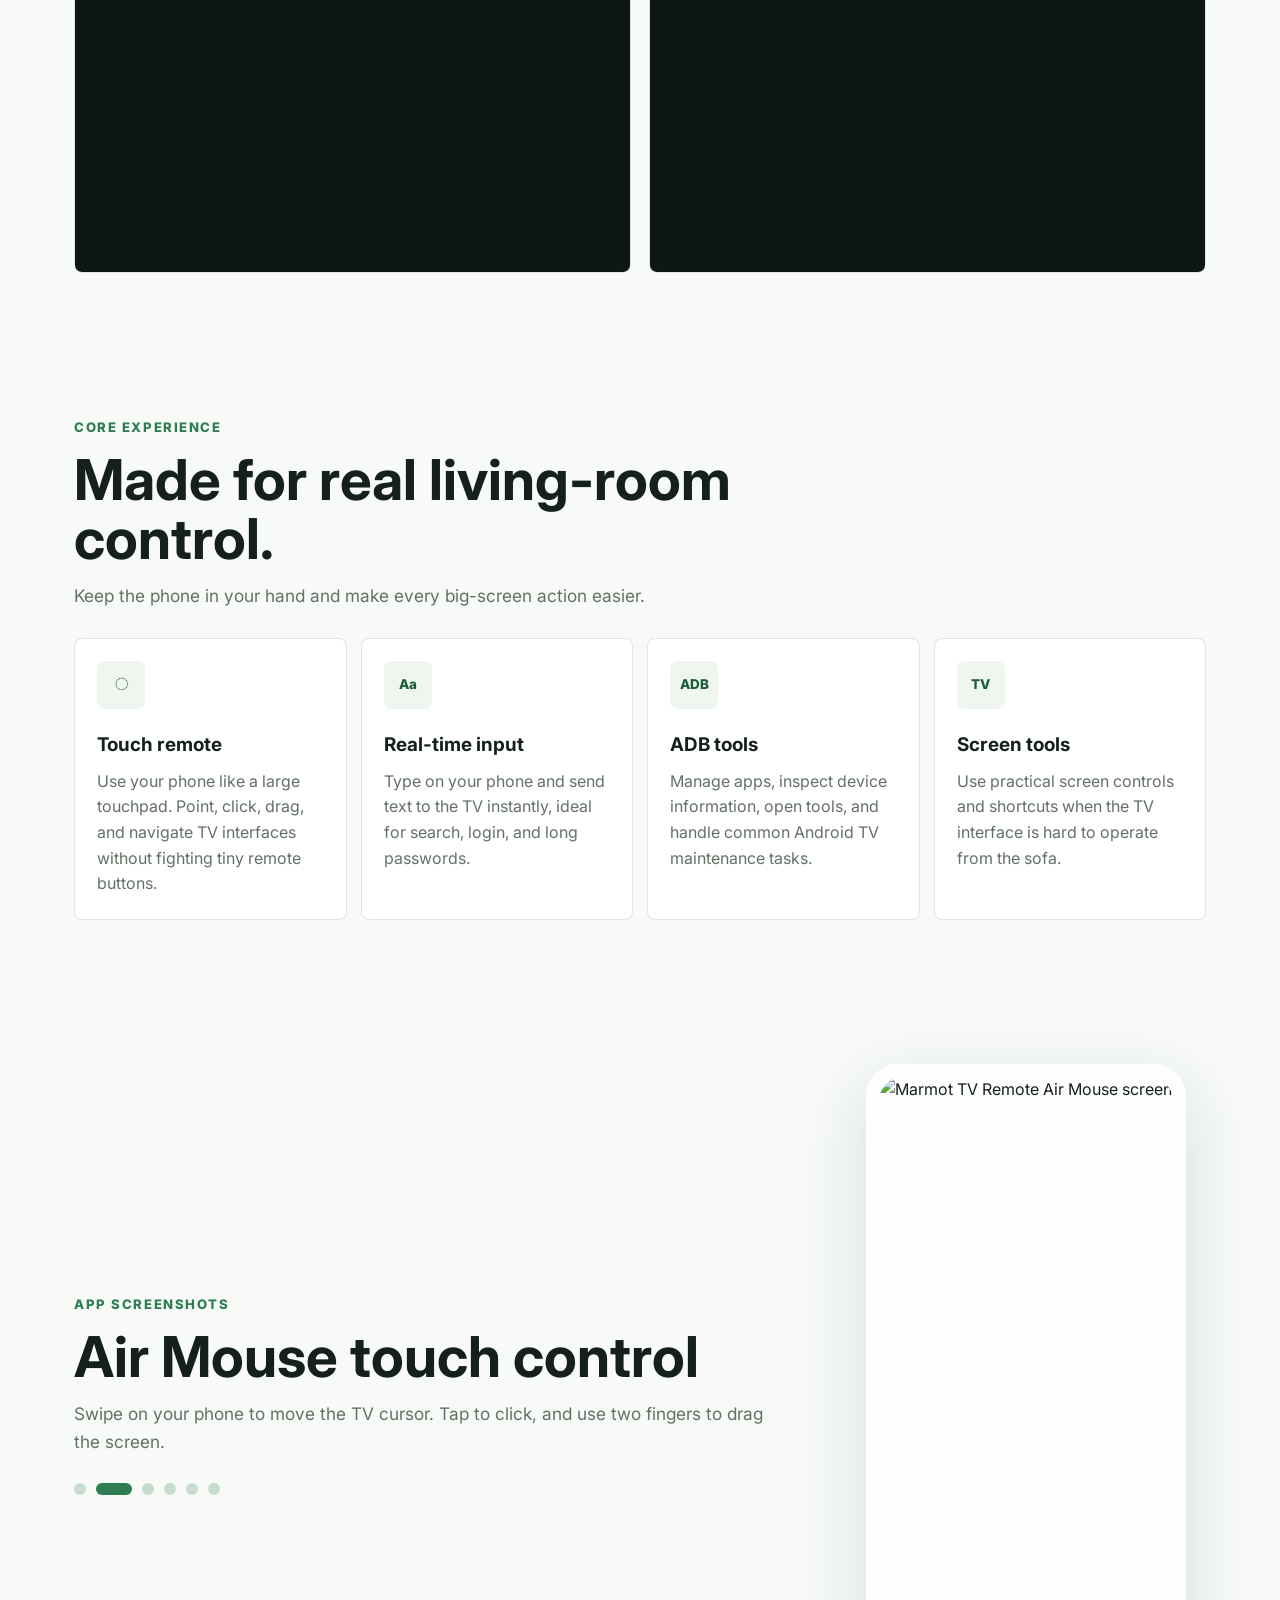
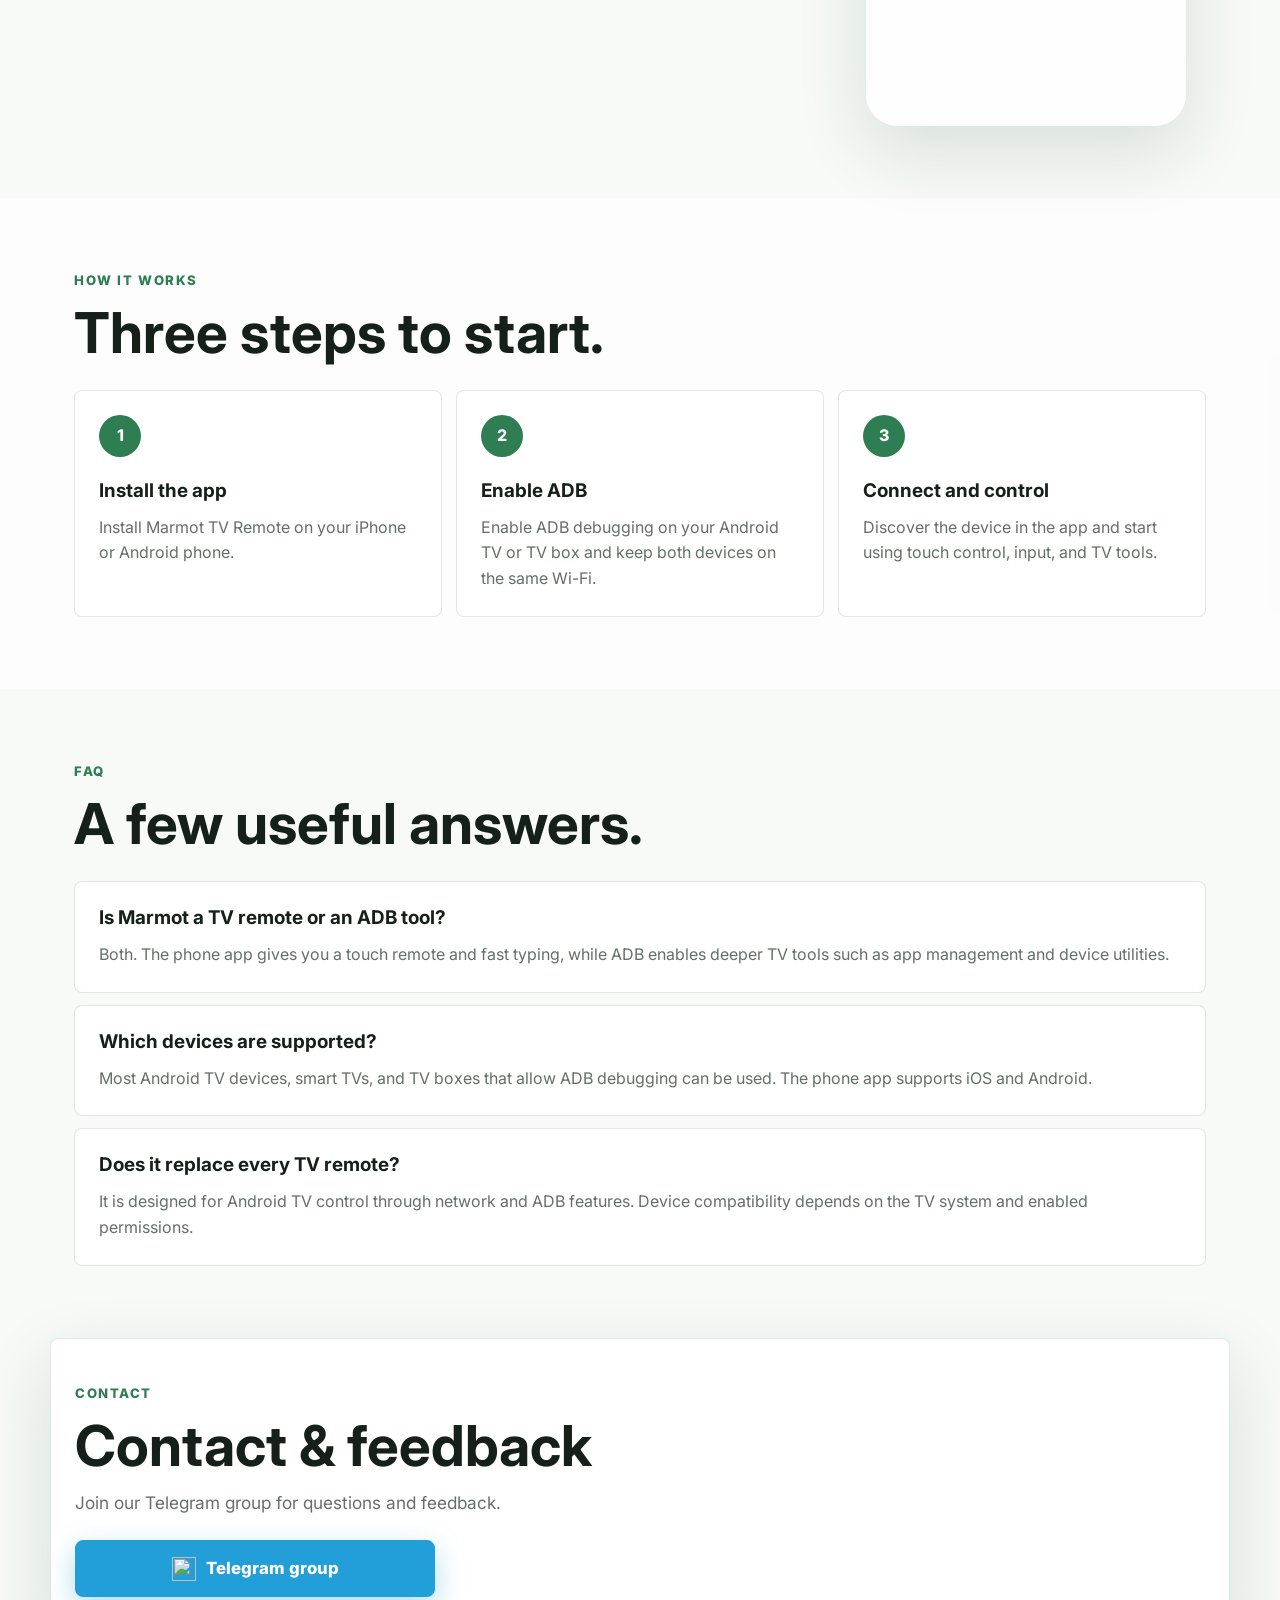
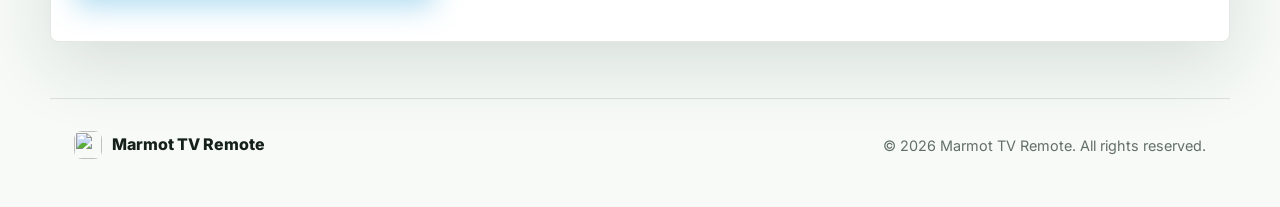
==== commit d5109ed5: "联系区改为 Telegram 群入口，并优化展示样式 去掉帮助中心、隐私政策和邮箱；底部仅保留 Telegram 群按钮与图标。 布局改为文案上方、按钮下方，白底浅色卡片突出蓝按钮；同步 en/zh/" ====
--- a/html/index.html
+++ b/html/index.html
@@ -68,7 +68,7 @@
             <div class="nav-actions">
                 <a class="nav-link nav-link-features" href="#features" data-i18n="nav.features">Features</a>
                 <a class="nav-link nav-link-download" href="#download" data-i18n="nav.download">Download</a>
-                <a class="nav-link nav-link-support" href="#support" data-i18n="nav.support">Support</a>
+                <a class="nav-link nav-link-support" href="#support" data-i18n="nav.support">Contact</a>
                 <label class="language-switcher" for="languageSelect">
                     <select class="language-select" id="languageSelect" aria-label="Language">
                     </select>
@@ -247,14 +247,15 @@
 
         <section class="support-section" id="support">
             <div>
-                <p class="eyebrow" data-i18n="support.eyebrow">Support</p>
-                <h2 data-i18n="support.title">Need help with setup?</h2>
-                <p data-i18n="support.desc">Read the guide, check privacy information, or contact us by email.</p>
+                <p class="eyebrow" data-i18n="support.eyebrow">Contact</p>
+                <h2 data-i18n="support.title">Contact & feedback</h2>
+                <p data-i18n="support.desc">Join our Telegram group for questions and feedback.</p>
             </div>
             <div class="support-actions">
-                <a class="support-link" href="https://github.com/VonChange/marmot-help/tree/main/en" target="_blank" rel="noopener" data-i18n="support.help">Help center</a>
-                <a class="support-link" href="/marmot/1.html" data-i18n="support.privacy">Privacy policy</a>
-                <a class="support-link" href="mailto:vonchange@163.com" data-i18n="support.email">Email support</a>
+                <a class="support-link support-link-telegram" href="https://t.me/+Vymm7SOjZyMyOTJh" target="_blank" rel="noopener" data-i18n-attr="aria-label:support.telegramAria">
+                    <img class="support-telegram-icon" src="/img/telegram.svg" alt="" width="22" height="22">
+                    <span data-i18n="support.telegram">Telegram group</span>
+                </a>
             </div>
         </section>
     </main>
--- a/html/css/style.css
+++ b/html/css/style.css
@@ -525,46 +525,71 @@
     max-width: 1180px;
     margin: 0 auto 56px;
     padding: 44px 24px;
-    display: grid;
-    grid-template-columns: minmax(0, 1fr) auto;
-    gap: 28px;
-    align-items: center;
+    display: flex;
+    flex-direction: column;
+    align-items: flex-start;
+    gap: 24px;
     border: 1px solid var(--line);
     border-radius: var(--radius);
-    background: var(--text);
-    color: #fff;
+    background: var(--surface);
+    color: var(--text);
+    box-shadow: var(--shadow);
 }
 
 .support-section .eyebrow {
-    color: #92d8ad;
+    color: var(--primary);
+}
+
+.support-section h2 {
+    color: var(--text);
 }
 
 .support-section p:not(.eyebrow) {
-    color: rgba(255, 255, 255, 0.72);
+    color: var(--muted);
 }
 
 .support-actions {
     display: grid;
     gap: 10px;
-    min-width: min(290px, 100%);
+    width: min(360px, 100%);
 }
 
 .support-link {
     display: flex;
     align-items: center;
     justify-content: center;
-    min-height: 48px;
-    padding: 12px 18px;
-    border: 1px solid rgba(255, 255, 255, 0.18);
+    gap: 10px;
+    min-height: 52px;
+    padding: 14px 22px;
+    border: 1px solid transparent;
     border-radius: var(--radius);
     color: #fff;
+    font-size: 1.05rem;
     font-weight: 800;
     text-decoration: none;
-    background: rgba(255, 255, 255, 0.08);
+    background: var(--primary);
 }
 
 .support-link:hover {
-    background: rgba(255, 255, 255, 0.15);
+    background: var(--primary-dark);
+}
+
+.support-link-telegram {
+    background: #229ED9;
+    border-color: #229ED9;
+    box-shadow: 0 10px 28px rgba(34, 158, 217, 0.35);
+}
+
+.support-link-telegram:hover {
+    background: #1b8fc7;
+    box-shadow: 0 12px 32px rgba(34, 158, 217, 0.45);
+}
+
+.support-telegram-icon {
+    display: block;
+    flex-shrink: 0;
+    width: 24px;
+    height: 24px;
 }
 
 .footer {
@@ -609,8 +634,7 @@
     }
 
     .hero,
-    .showcase-section,
-    .support-section {
+    .showcase-section {
         grid-template-columns: 1fr;
     }
 
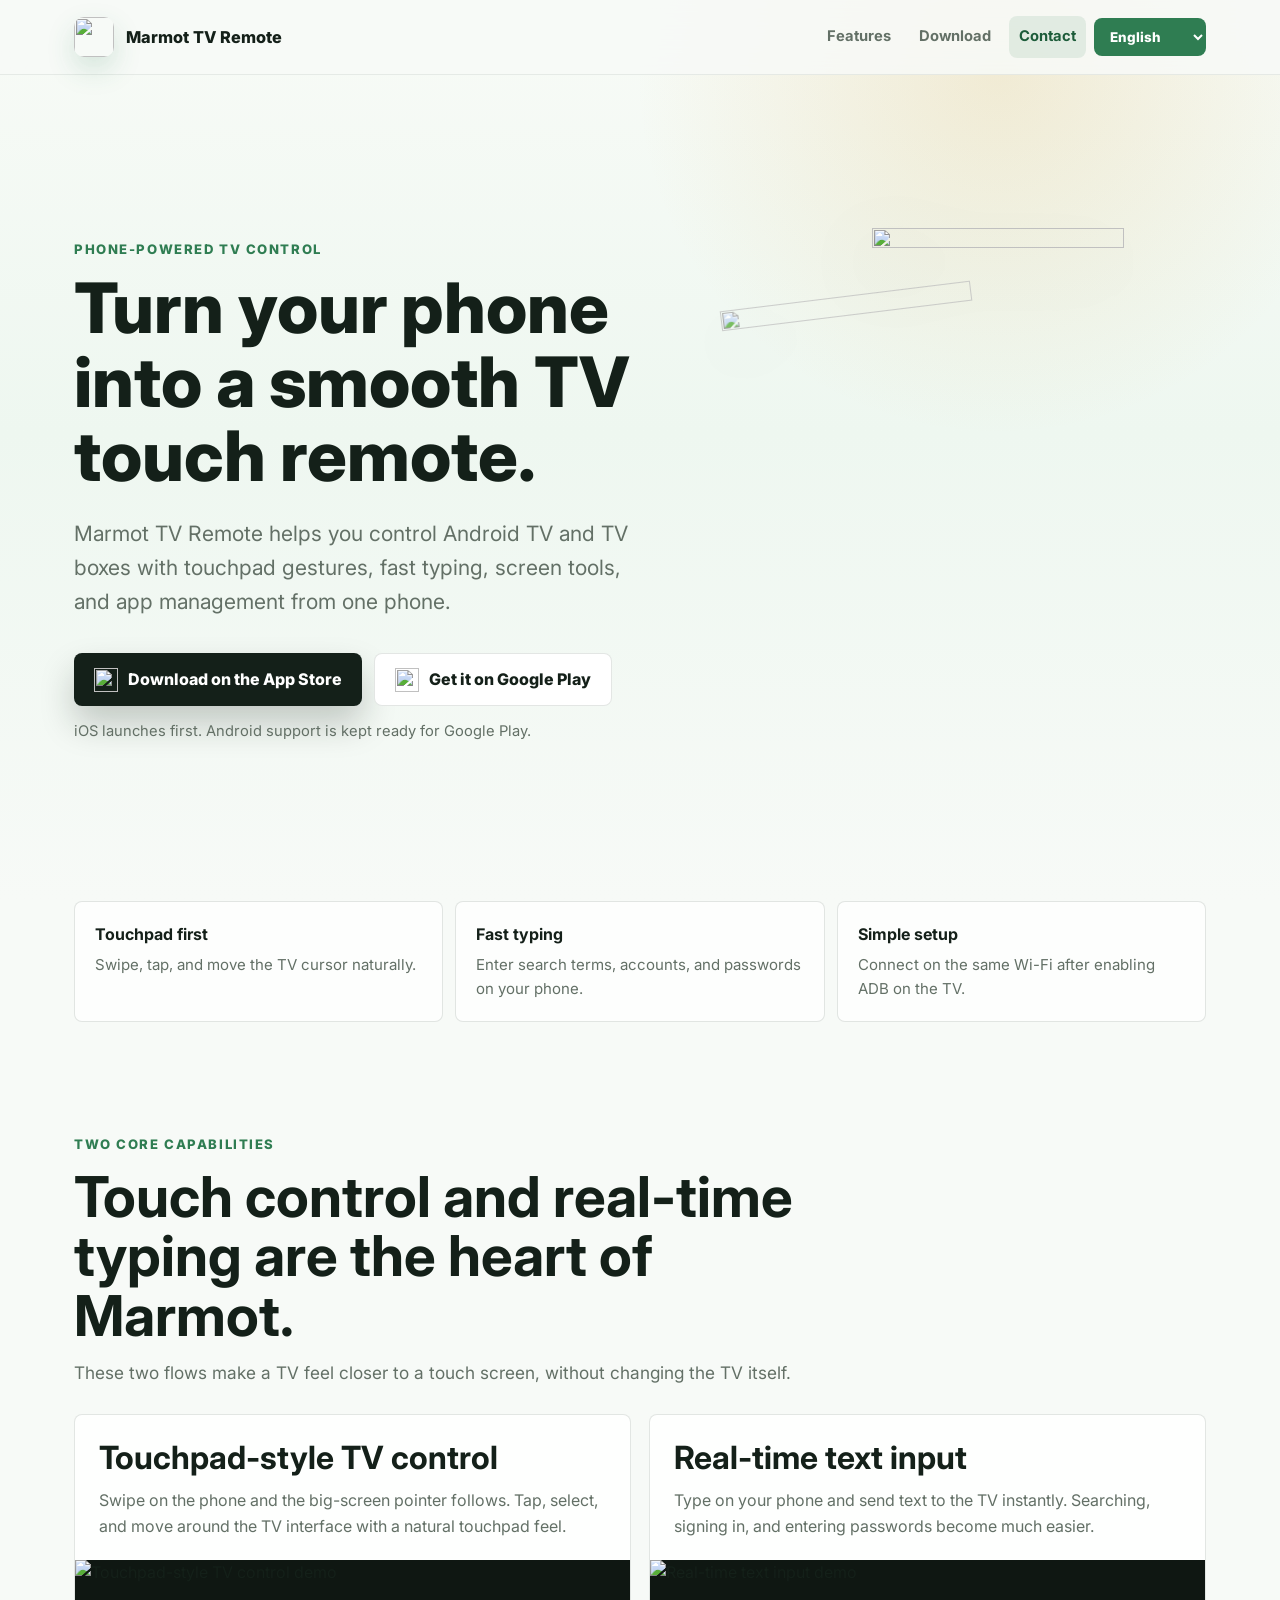
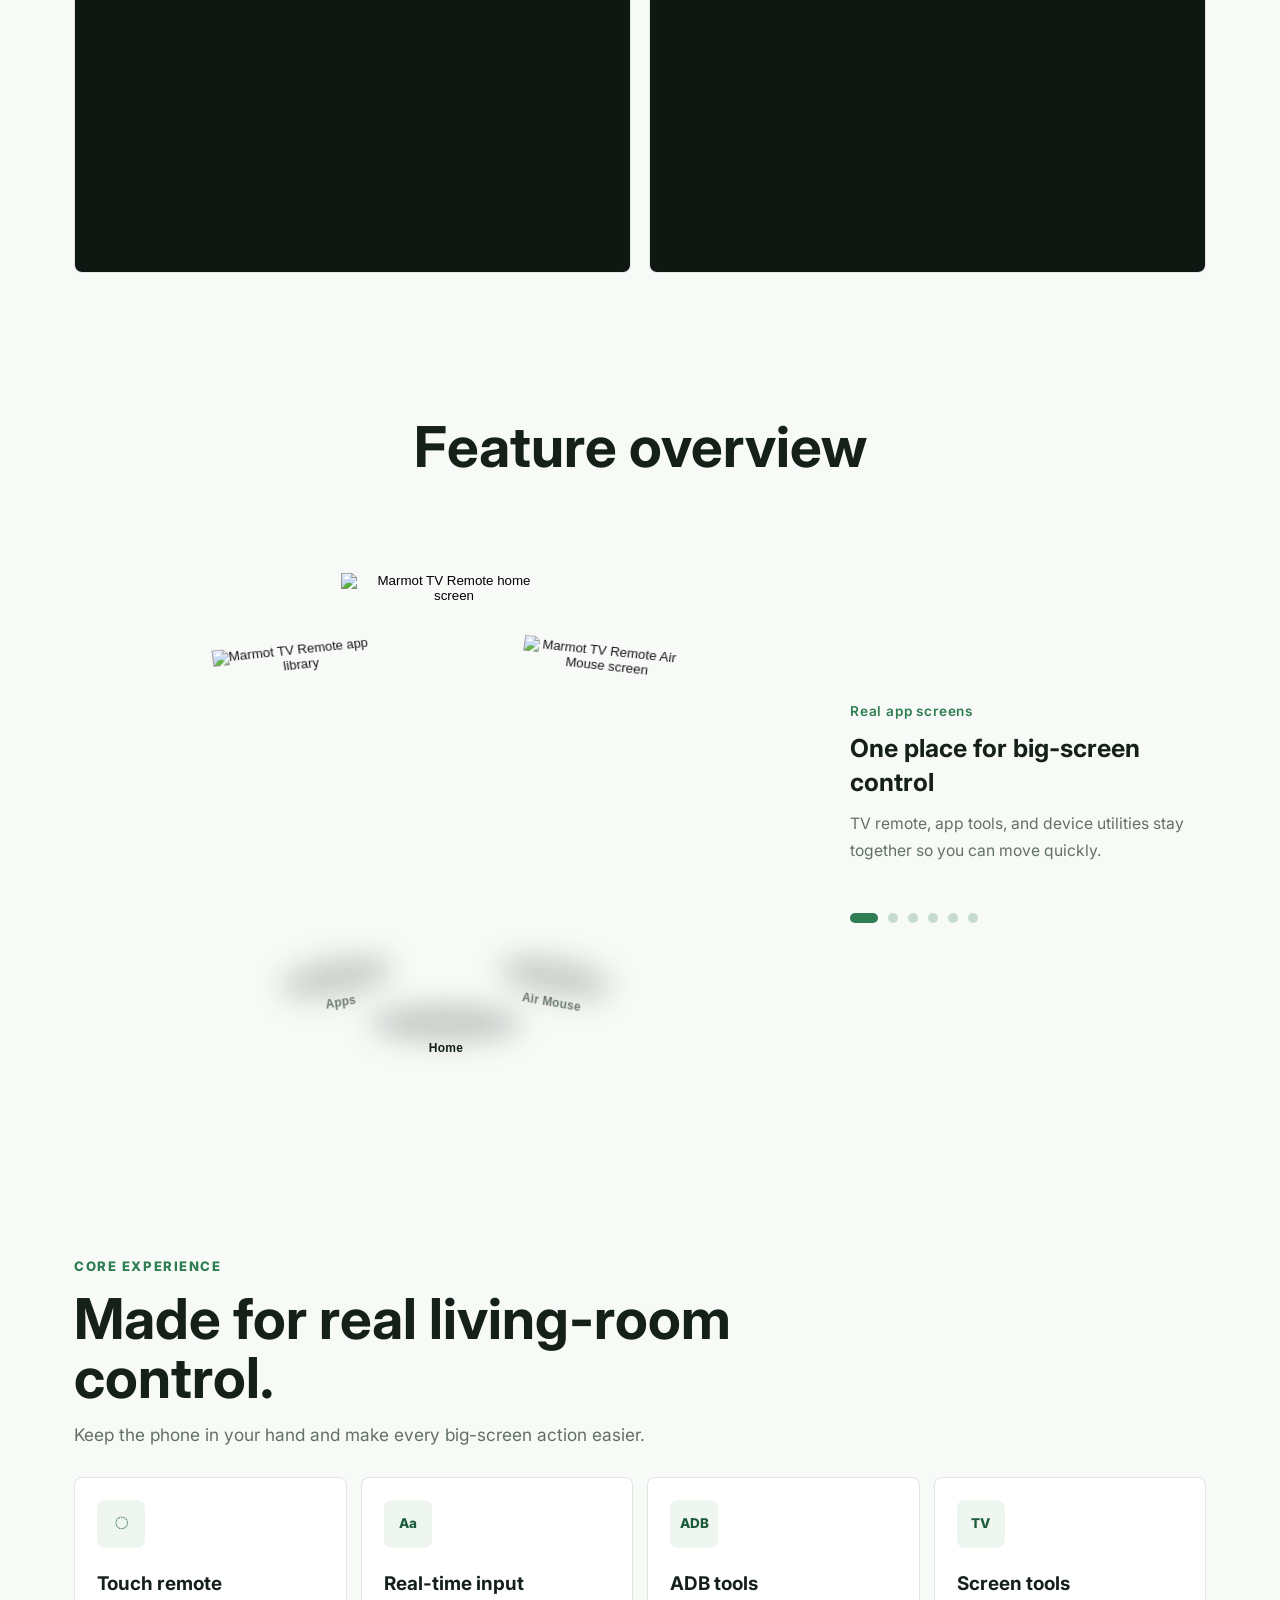
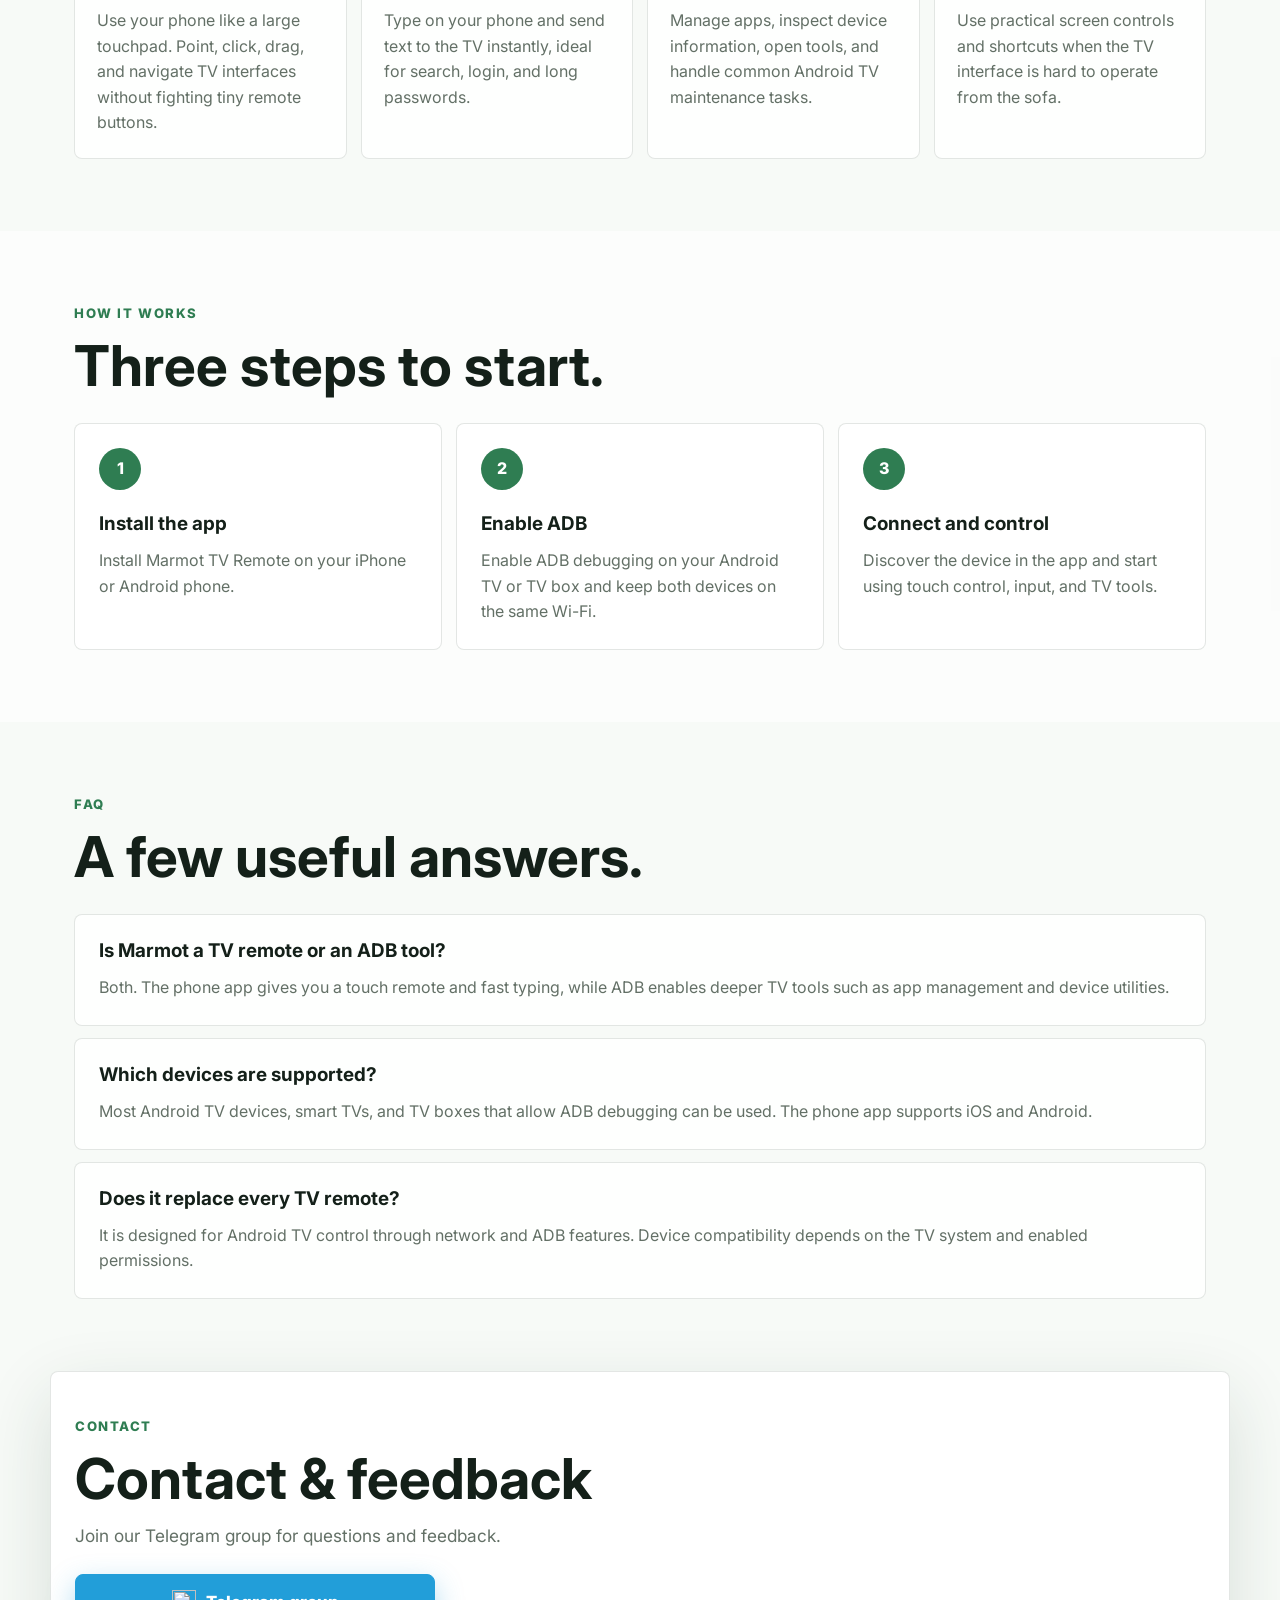
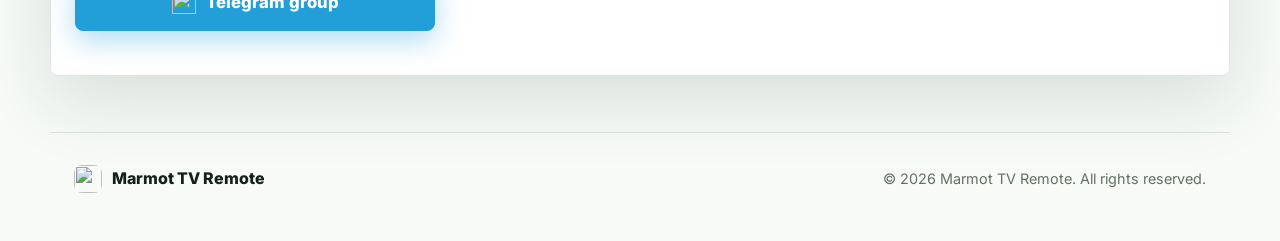
==== commit a1f81b0d: "官网功能一览改为国内同款扇形多机轮播，并去掉重复机框。 将截图轮播从 Features 后的左右分栏，挪到 Two core capabilities 之后；展示形式对齐国内站 feature-fan" ====
--- a/html/index.html
+++ b/html/index.html
@@ -151,6 +151,67 @@
             </div>
         </section>
 
+        <section class="feature-fan-section" aria-label="App screenshots" id="featureFanSection">
+            <div class="section-heading feature-fan-heading">
+                <h2 data-i18n="showcase.title">Feature overview</h2>
+            </div>
+            <div class="feature-fan">
+                <div class="feature-fan-stage" aria-live="polite">
+                    <div class="feature-fan-phones" id="featureFanPhones">
+                        <button type="button" class="feature-fan-phone" data-index="0" data-pos="center" aria-label="Home">
+                            <div class="feature-fan-frame">
+                                <img class="feature-fan-screen" src="/img/home.webp" alt="" width="406" height="878" loading="eager" decoding="async">
+                            </div>
+                            <span class="feature-fan-label" data-fan-label>Home</span>
+                        </button>
+                        <button type="button" class="feature-fan-phone" data-index="1" data-pos="right" aria-label="Air Mouse">
+                            <div class="feature-fan-frame">
+                                <img class="feature-fan-screen" src="/img/air-mouse.webp" alt="" width="406" height="878" loading="lazy" decoding="async">
+                            </div>
+                            <span class="feature-fan-label" data-fan-label>Air Mouse</span>
+                        </button>
+                        <button type="button" class="feature-fan-phone" data-index="2" data-pos="hidden" aria-label="TV Remote">
+                            <div class="feature-fan-frame">
+                                <img class="feature-fan-screen" src="/img/tv-remote.webp" alt="" width="406" height="878" loading="lazy" decoding="async">
+                            </div>
+                            <span class="feature-fan-label" data-fan-label>TV Remote</span>
+                        </button>
+                        <button type="button" class="feature-fan-phone" data-index="3" data-pos="hidden" aria-label="Utilities">
+                            <div class="feature-fan-frame">
+                                <img class="feature-fan-screen" src="/img/utilities.webp" alt="" width="406" height="878" loading="lazy" decoding="async">
+                            </div>
+                            <span class="feature-fan-label" data-fan-label>Utilities</span>
+                        </button>
+                        <button type="button" class="feature-fan-phone" data-index="4" data-pos="hidden" aria-label="Screen">
+                            <div class="feature-fan-frame">
+                                <img class="feature-fan-screen" src="/img/screen-control.webp" alt="" width="406" height="878" loading="lazy" decoding="async">
+                            </div>
+                            <span class="feature-fan-label" data-fan-label>Screen</span>
+                        </button>
+                        <button type="button" class="feature-fan-phone" data-index="5" data-pos="left" aria-label="Apps">
+                            <div class="feature-fan-frame">
+                                <img class="feature-fan-screen" src="/img/app-library.webp" alt="" width="406" height="878" loading="lazy" decoding="async">
+                            </div>
+                            <span class="feature-fan-label" data-fan-label>Apps</span>
+                        </button>
+                    </div>
+                </div>
+                <div class="feature-fan-copy">
+                    <p class="feature-fan-eyebrow" data-i18n="showcase.liveEyebrow">Real app screens</p>
+                    <h3 class="feature-fan-title" id="featureFanTitle">One place for big-screen control</h3>
+                    <p class="feature-fan-desc" id="featureFanDesc">TV remote, app tools, and device utilities stay together so you can move quickly.</p>
+                    <div class="feature-fan-dots" id="featureFanDots" role="tablist" aria-label="Screenshot carousel">
+                        <button class="feature-fan-dot is-active" type="button" role="tab" aria-selected="true" data-index="0"></button>
+                        <button class="feature-fan-dot" type="button" role="tab" aria-selected="false" data-index="1"></button>
+                        <button class="feature-fan-dot" type="button" role="tab" aria-selected="false" data-index="2"></button>
+                        <button class="feature-fan-dot" type="button" role="tab" aria-selected="false" data-index="3"></button>
+                        <button class="feature-fan-dot" type="button" role="tab" aria-selected="false" data-index="4"></button>
+                        <button class="feature-fan-dot" type="button" role="tab" aria-selected="false" data-index="5"></button>
+                    </div>
+                </div>
+            </div>
+        </section>
+
         <section class="section" id="features">
             <div class="section-heading">
                 <p class="eyebrow" data-i18n="features.eyebrow">Core experience</p>
@@ -178,25 +239,6 @@
                     <h3 data-i18n="features.screen.title">Screen tools</h3>
                     <p data-i18n="features.screen.desc">Use practical screen controls and shortcuts when the TV interface is hard to operate from the sofa.</p>
                 </article>
-            </div>
-        </section>
-
-        <section class="showcase-section" aria-label="Screenshots">
-            <div class="showcase-copy">
-                <p class="eyebrow" data-i18n="showcase.eyebrow">App screenshots</p>
-                <h2 id="showcaseTitle" data-i18n="showcase.items.0.title">One place for big-screen control</h2>
-                <p id="showcaseDesc" data-i18n="showcase.items.0.desc">TV remote, app tools, and device utilities stay together so you can move quickly.</p>
-                <div class="showcase-dots" id="showcaseDots" role="tablist" aria-label="Screenshot carousel">
-                    <button class="showcase-dot is-active" type="button" role="tab" aria-selected="true" data-index="0"></button>
-                    <button class="showcase-dot" type="button" role="tab" aria-selected="false" data-index="1"></button>
-                    <button class="showcase-dot" type="button" role="tab" aria-selected="false" data-index="2"></button>
-                    <button class="showcase-dot" type="button" role="tab" aria-selected="false" data-index="3"></button>
-                    <button class="showcase-dot" type="button" role="tab" aria-selected="false" data-index="4"></button>
-                    <button class="showcase-dot" type="button" role="tab" aria-selected="false" data-index="5"></button>
-                </div>
-            </div>
-            <div class="showcase-phone">
-                <img id="showcaseImage" src="/img/home.webp" alt="Marmot TV Remote home screen" width="406" height="878">
             </div>
         </section>
 
@@ -281,18 +323,14 @@
             return language.code;
         });
 
-        var showcaseImages = [
-            '/img/home.webp',
-            '/img/air-mouse.webp',
-            '/img/tv-remote.webp',
-            '/img/utilities.webp',
-            '/img/screen-control.webp',
-            '/img/app-library.webp'
-        ];
-        var activeShowcaseIndex = 0;
         var activeLanguage = 'en';
-        var showcaseTimer = null;
-        var SHOWCASE_INTERVAL_MS = 3000;
+        var fanFocus = 0;
+        var fanTimer = null;
+        var FAN_INTERVAL_MS = 2800;
+        var fanPhones = Array.prototype.slice.call(document.querySelectorAll('#featureFanPhones .feature-fan-phone'));
+        var fanDots = Array.prototype.slice.call(document.querySelectorAll('#featureFanDots .feature-fan-dot'));
+        var fanTitleEl = document.getElementById('featureFanTitle');
+        var fanDescEl = document.getElementById('featureFanDesc');
 
         function getValue(source, path) {
             return path.split('.').reduce(function (current, key) {
@@ -375,20 +413,59 @@
             if (select) select.value = locale;
         }
 
-        function updateShowcase(index) {
-            var items = translations[activeLanguage].showcase.items;
-            activeShowcaseIndex = (index + items.length) % items.length;
-            var item = items[activeShowcaseIndex];
-            document.getElementById('showcaseTitle').textContent = item.title;
-            document.getElementById('showcaseDesc').textContent = item.desc;
-            var img = document.getElementById('showcaseImage');
-            img.src = showcaseImages[activeShowcaseIndex];
-            img.alt = item.alt;
-            document.querySelectorAll('.showcase-dot').forEach(function (dot) {
-                var active = Number(dot.dataset.index) === activeShowcaseIndex;
+        function getShowcaseItems() {
+            return (translations[activeLanguage] && translations[activeLanguage].showcase && translations[activeLanguage].showcase.items) || [];
+        }
+
+        function posForOffset(offset, total) {
+            if (offset === 0) return 'center';
+            if (offset === 1) return 'right';
+            if (offset === total - 1) return 'left';
+            return 'hidden';
+        }
+
+        function setFanFocus(index) {
+            var items = getShowcaseItems();
+            if (!items.length || !fanTitleEl || !fanDescEl) return;
+            fanFocus = (index + items.length) % items.length;
+            fanPhones.forEach(function (phone) {
+                var i = Number(phone.dataset.index);
+                var offset = (i - fanFocus + items.length) % items.length;
+                phone.dataset.pos = posForOffset(offset, items.length);
+                var item = items[i];
+                if (!item) return;
+                var label = item.label || item.title;
+                phone.setAttribute('aria-label', item.title);
+                var labelEl = phone.querySelector('[data-fan-label]');
+                if (labelEl) labelEl.textContent = label;
+                var screen = phone.querySelector('.feature-fan-screen');
+                if (screen && item.alt) screen.alt = item.alt;
+            });
+            fanTitleEl.textContent = items[fanFocus].title;
+            fanDescEl.textContent = items[fanFocus].desc;
+            fanDots.forEach(function (dot) {
+                var active = Number(dot.dataset.index) === fanFocus;
                 dot.classList.toggle('is-active', active);
                 dot.setAttribute('aria-selected', active ? 'true' : 'false');
-            });
+                var item = items[Number(dot.dataset.index)];
+                if (item) dot.setAttribute('aria-label', item.title);
+            });
+        }
+
+        function nextFan() {
+            setFanFocus(fanFocus + 1);
+        }
+
+        function startFanAutoPlay() {
+            stopFanAutoPlay();
+            fanTimer = window.setInterval(nextFan, FAN_INTERVAL_MS);
+        }
+
+        function stopFanAutoPlay() {
+            if (fanTimer) {
+                window.clearInterval(fanTimer);
+                fanTimer = null;
+            }
         }
 
         function setLanguage(locale) {
@@ -396,24 +473,8 @@
             applyAttributes(activeLanguage);
             applyText(activeLanguage);
             updateLanguageSelect(activeLanguage);
-            updateShowcase(activeShowcaseIndex);
+            setFanFocus(fanFocus);
             window.localStorage.setItem(storageKey, activeLanguage);
-        }
-
-        function nextShowcase() {
-            updateShowcase(activeShowcaseIndex + 1);
-        }
-
-        function startShowcaseAutoPlay() {
-            stopShowcaseAutoPlay();
-            showcaseTimer = window.setInterval(nextShowcase, SHOWCASE_INTERVAL_MS);
-        }
-
-        function stopShowcaseAutoPlay() {
-            if (showcaseTimer) {
-                window.clearInterval(showcaseTimer);
-                showcaseTimer = null;
-            }
         }
 
         var languageSelect = document.getElementById('languageSelect');
@@ -423,16 +484,36 @@
             });
         }
 
-        document.querySelectorAll('.showcase-dot').forEach(function (dot) {
+        fanPhones.forEach(function (phone) {
+            phone.addEventListener('click', function () {
+                setFanFocus(Number(phone.dataset.index));
+                startFanAutoPlay();
+            });
+        });
+        fanDots.forEach(function (dot) {
             dot.addEventListener('click', function () {
-                updateShowcase(Number(dot.dataset.index));
-                startShowcaseAutoPlay();
+                setFanFocus(Number(dot.dataset.index));
+                startFanAutoPlay();
             });
         });
+
+        var fanSection = document.getElementById('featureFanSection');
+        if (fanSection && 'IntersectionObserver' in window) {
+            var fanIo = new IntersectionObserver(function (entries) {
+                var entry = entries[0];
+                if (entry && entry.isIntersecting) {
+                    startFanAutoPlay();
+                } else {
+                    stopFanAutoPlay();
+                }
+            }, { threshold: 0.25 });
+            fanIo.observe(fanSection);
+        } else {
+            startFanAutoPlay();
+        }
 
         renderLanguageOptions();
         setLanguage(getRequestedLanguage());
-        startShowcaseAutoPlay();
     })();
     </script>
 </body>
--- a/html/css/style.css
+++ b/html/css/style.css
@@ -246,19 +246,20 @@
     position: absolute;
     width: 252px;
     aspect-ratio: 406 / 878;
-    padding: 10px;
-    border: 1px solid rgba(255, 255, 255, 0.8);
-    border-radius: 28px;
-    background: rgba(255, 255, 255, 0.78);
-    box-shadow: var(--shadow);
+    padding: 0;
+    border: none;
+    border-radius: 0;
+    background: transparent;
+    box-shadow: none;
 }
 
 .phone-card img {
     display: block;
     width: 100%;
-    height: 100%;
-    object-fit: cover;
-    border-radius: 20px;
+    height: auto;
+    object-fit: contain;
+    border-radius: 0;
+    filter: drop-shadow(0 24px 40px rgba(30, 61, 39, 0.22));
 }
 
 .phone-card-front {
@@ -322,7 +323,6 @@
 }
 
 .section-heading h2,
-.showcase-copy h2,
 .support-section h2 {
     margin: 0;
     font-size: clamp(2rem, 4.4vw, 3.6rem);
@@ -330,7 +330,6 @@
 }
 
 .section-heading p:not(.eyebrow),
-.showcase-copy p:not(.eyebrow),
 .support-section p:not(.eyebrow) {
     margin: 14px 0 0;
     color: var(--muted);
@@ -434,57 +433,198 @@
     color: var(--muted);
 }
 
-.showcase-section {
+/* 功能一览：多机扇形轮播（对齐国内站） */
+.feature-fan-section {
+    /* 国际版截图已带机框，按整图比例展示 */
+    --frame-ar: 406 / 878;
     max-width: 1180px;
     margin: 0 auto;
     padding: 72px 24px;
+}
+
+.feature-fan-heading {
+    max-width: none;
+    margin-left: auto;
+    margin-right: auto;
+    margin-bottom: 36px;
+    text-align: center;
+}
+
+.feature-fan {
+    max-width: 1100px;
+    margin: 0 auto;
     display: grid;
-    grid-template-columns: minmax(0, 1fr) minmax(270px, 360px);
-    gap: 54px;
-    align-items: center;
-}
-
-.showcase-copy {
-    min-width: 0;
-}
-
-.showcase-dots {
+    grid-template-columns: 1fr minmax(220px, 340px);
+    gap: 36px 48px;
+    align-items: center;
+}
+
+.feature-fan-eyebrow {
+    margin: 0 0 10px;
+    font-size: 0.85rem;
+    font-weight: 600;
+    letter-spacing: 0.06em;
+    color: var(--primary);
+}
+
+.feature-fan-title {
+    margin: 0 0 12px;
+    font-size: 1.55rem;
+    font-weight: 700;
+    color: var(--text);
+    line-height: 1.35;
+}
+
+.feature-fan-desc {
+    margin: 0 0 22px;
+    font-size: 0.98rem;
+    color: var(--muted);
+    line-height: 1.7;
+    min-height: 5.1em;
+}
+
+.feature-fan-dots {
     display: flex;
     gap: 10px;
-    margin-top: 28px;
-}
-
-.showcase-dot {
-    width: 12px;
-    height: 12px;
+    align-items: center;
+}
+
+.feature-fan-dot {
+    width: 10px;
+    height: 10px;
     padding: 0;
-    border: 0;
-    border-radius: 999px;
+    border: none;
+    border-radius: 50%;
     background: rgba(47, 125, 82, 0.24);
     cursor: pointer;
-    transition: width 0.18s ease, background 0.18s ease;
-}
-
-.showcase-dot.is-active {
-    width: 36px;
+    transition: transform 0.25s ease, background 0.25s ease, width 0.25s ease;
+}
+
+.feature-fan-dot.is-active {
+    width: 28px;
+    border-radius: 999px;
     background: var(--primary);
 }
 
-.showcase-phone {
-    width: min(320px, 82vw);
-    justify-self: center;
-    padding: 12px;
-    border: 1px solid rgba(255, 255, 255, 0.78);
-    border-radius: 32px;
-    background: rgba(255, 255, 255, 0.78);
-    box-shadow: var(--shadow);
-}
-
-.showcase-phone img {
+.feature-fan-dot:focus-visible {
+    outline: 2px solid var(--primary);
+    outline-offset: 3px;
+}
+
+.feature-fan-stage {
+    display: flex;
+    justify-content: center;
+    min-width: 0;
+    overflow: visible;
+}
+
+.feature-fan-phones {
+    position: relative;
+    width: min(520px, 100%);
+    height: 600px;
+    display: flex;
+    align-items: center;
+    justify-content: center;
+    perspective: 1400px;
+    overflow: visible;
+}
+
+.feature-fan-phone {
+    position: absolute;
+    width: 168px;
+    aspect-ratio: var(--frame-ar);
+    padding: 0;
+    border: none;
+    background: transparent;
+    cursor: pointer;
+    transition: transform 0.6s cubic-bezier(0.2, 0, 0, 1), opacity 0.45s ease, width 0.6s cubic-bezier(0.2, 0, 0, 1);
+    -webkit-tap-highlight-color: transparent;
+}
+
+.feature-fan-phone:focus-visible {
+    outline: none;
+}
+
+.feature-fan-phone:focus-visible .feature-fan-frame {
+    box-shadow: 0 0 0 3px rgba(47, 125, 82, 0.55);
+}
+
+.feature-fan-phone::after {
+    content: "";
+    position: absolute;
+    left: 14%;
+    right: 14%;
+    bottom: -14px;
+    height: 36px;
+    z-index: 0;
+    background: rgba(20, 32, 25, 0.22);
+    filter: blur(14px);
+    border-radius: 50%;
+    pointer-events: none;
+}
+
+.feature-fan-frame {
+    position: relative;
+    z-index: 1;
+    width: 100%;
+    height: 100%;
+    overflow: visible;
+    background: transparent;
+}
+
+.feature-fan-screen {
     display: block;
     width: 100%;
     height: auto;
-    border-radius: 24px;
+    object-fit: contain;
+    user-select: none;
+    pointer-events: none;
+}
+
+.feature-fan-label {
+    position: absolute;
+    left: 50%;
+    bottom: -28px;
+    transform: translateX(-50%);
+    white-space: nowrap;
+    font-size: 12px;
+    font-weight: 700;
+    color: var(--muted);
+    letter-spacing: 0.02em;
+    pointer-events: none;
+}
+
+.feature-fan-phone[data-pos="left"] {
+    z-index: 1;
+    width: 158px;
+    transform: translateX(-132px) rotateZ(-8deg) rotateY(16deg);
+    opacity: 0.92;
+}
+
+.feature-fan-phone[data-pos="right"] {
+    z-index: 1;
+    width: 158px;
+    transform: translateX(132px) rotateZ(8deg) rotateY(-16deg);
+    opacity: 0.92;
+}
+
+.feature-fan-phone[data-pos="center"] {
+    z-index: 3;
+    width: 210px;
+    transform: translateY(-12px);
+    opacity: 1;
+}
+
+.feature-fan-phone[data-pos="center"] .feature-fan-label {
+    color: var(--text);
+}
+
+.feature-fan-phone[data-pos="hidden"] {
+    z-index: 0;
+    width: 132px;
+    transform: translateY(28px) scale(0.82);
+    opacity: 0;
+    pointer-events: none;
 }
 
 .steps {
@@ -633,9 +773,54 @@
         padding-bottom: 2px;
     }
 
-    .hero,
-    .showcase-section {
+    .hero {
         grid-template-columns: 1fr;
+    }
+
+    .feature-fan {
+        grid-template-columns: 1fr;
+        gap: 20px;
+        text-align: center;
+    }
+
+    .feature-fan-copy {
+        order: 2;
+    }
+
+    .feature-fan-stage {
+        order: 1;
+    }
+
+    .feature-fan-dots {
+        justify-content: center;
+    }
+
+    .feature-fan-desc {
+        min-height: 0;
+    }
+
+    .feature-fan-phones {
+        height: 500px;
+        width: min(420px, 100%);
+    }
+
+    .feature-fan-phone[data-pos="left"] {
+        width: 120px;
+        transform: translateX(-88px) rotateZ(-7deg);
+    }
+
+    .feature-fan-phone[data-pos="right"] {
+        width: 120px;
+        transform: translateX(88px) rotateZ(7deg);
+    }
+
+    .feature-fan-phone[data-pos="center"] {
+        width: 158px;
+    }
+
+    .feature-fan-label {
+        font-size: 11px;
+        bottom: -24px;
     }
 
     .hero {
@@ -716,9 +901,36 @@
     .hero,
     .core-capabilities,
     .section,
-    .showcase-section {
+    .feature-fan-section {
         padding-left: 16px;
         padding-right: 16px;
+    }
+
+    .feature-fan-phones {
+        height: 420px;
+        width: min(340px, 100%);
+    }
+
+    .feature-fan-phone[data-pos="left"] {
+        width: 104px;
+        transform: translateX(-70px) rotateZ(-7deg);
+    }
+
+    .feature-fan-phone[data-pos="right"] {
+        width: 104px;
+        transform: translateX(70px) rotateZ(7deg);
+    }
+
+    .feature-fan-phone[data-pos="center"] {
+        width: 142px;
+    }
+
+    .feature-fan-title {
+        font-size: 1.28rem;
+    }
+
+    .feature-fan-desc {
+        font-size: 0.92rem;
     }
 
     .hero {
@@ -772,13 +984,6 @@
 
     .phone-card {
         width: 138px;
-        padding: 7px;
-        border-radius: 22px;
-        box-shadow: 0 18px 42px rgba(30, 61, 39, 0.12);
-    }
-
-    .phone-card img {
-        border-radius: 16px;
     }
 
     .phone-card-front {
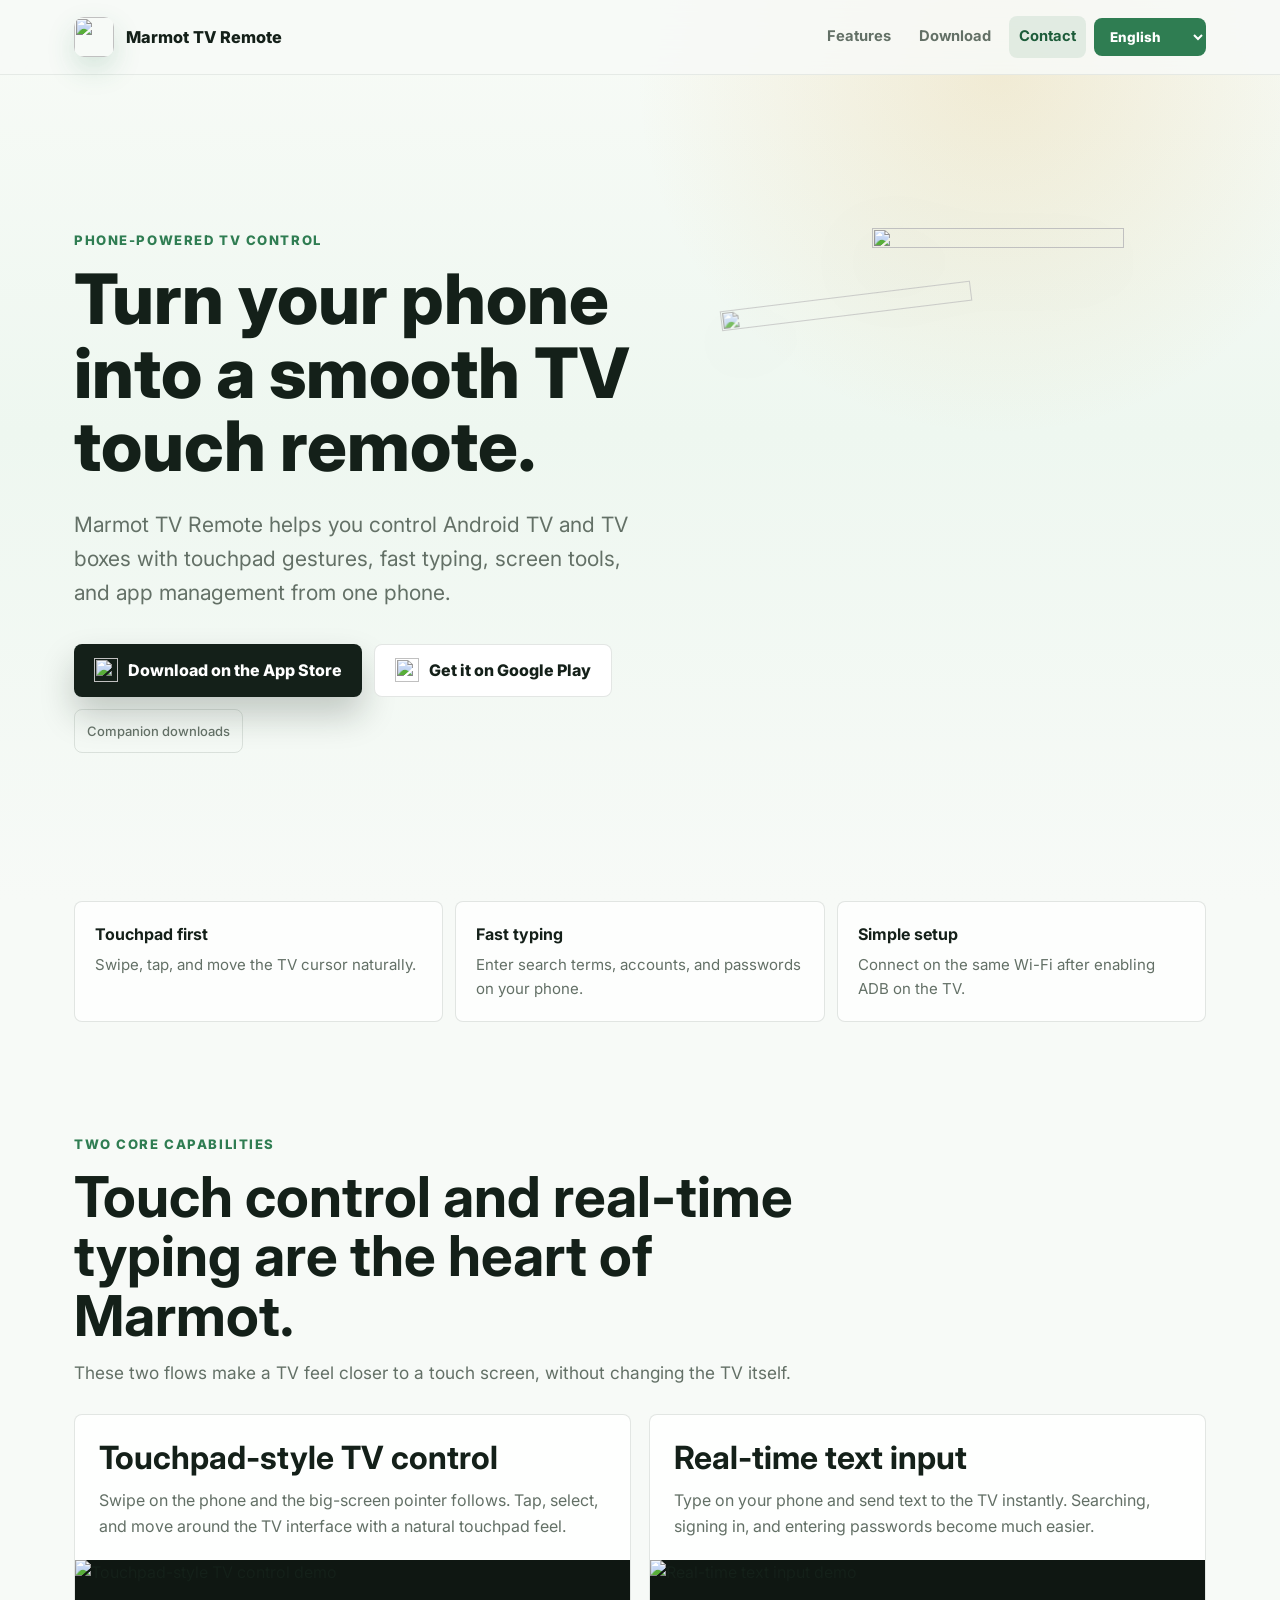
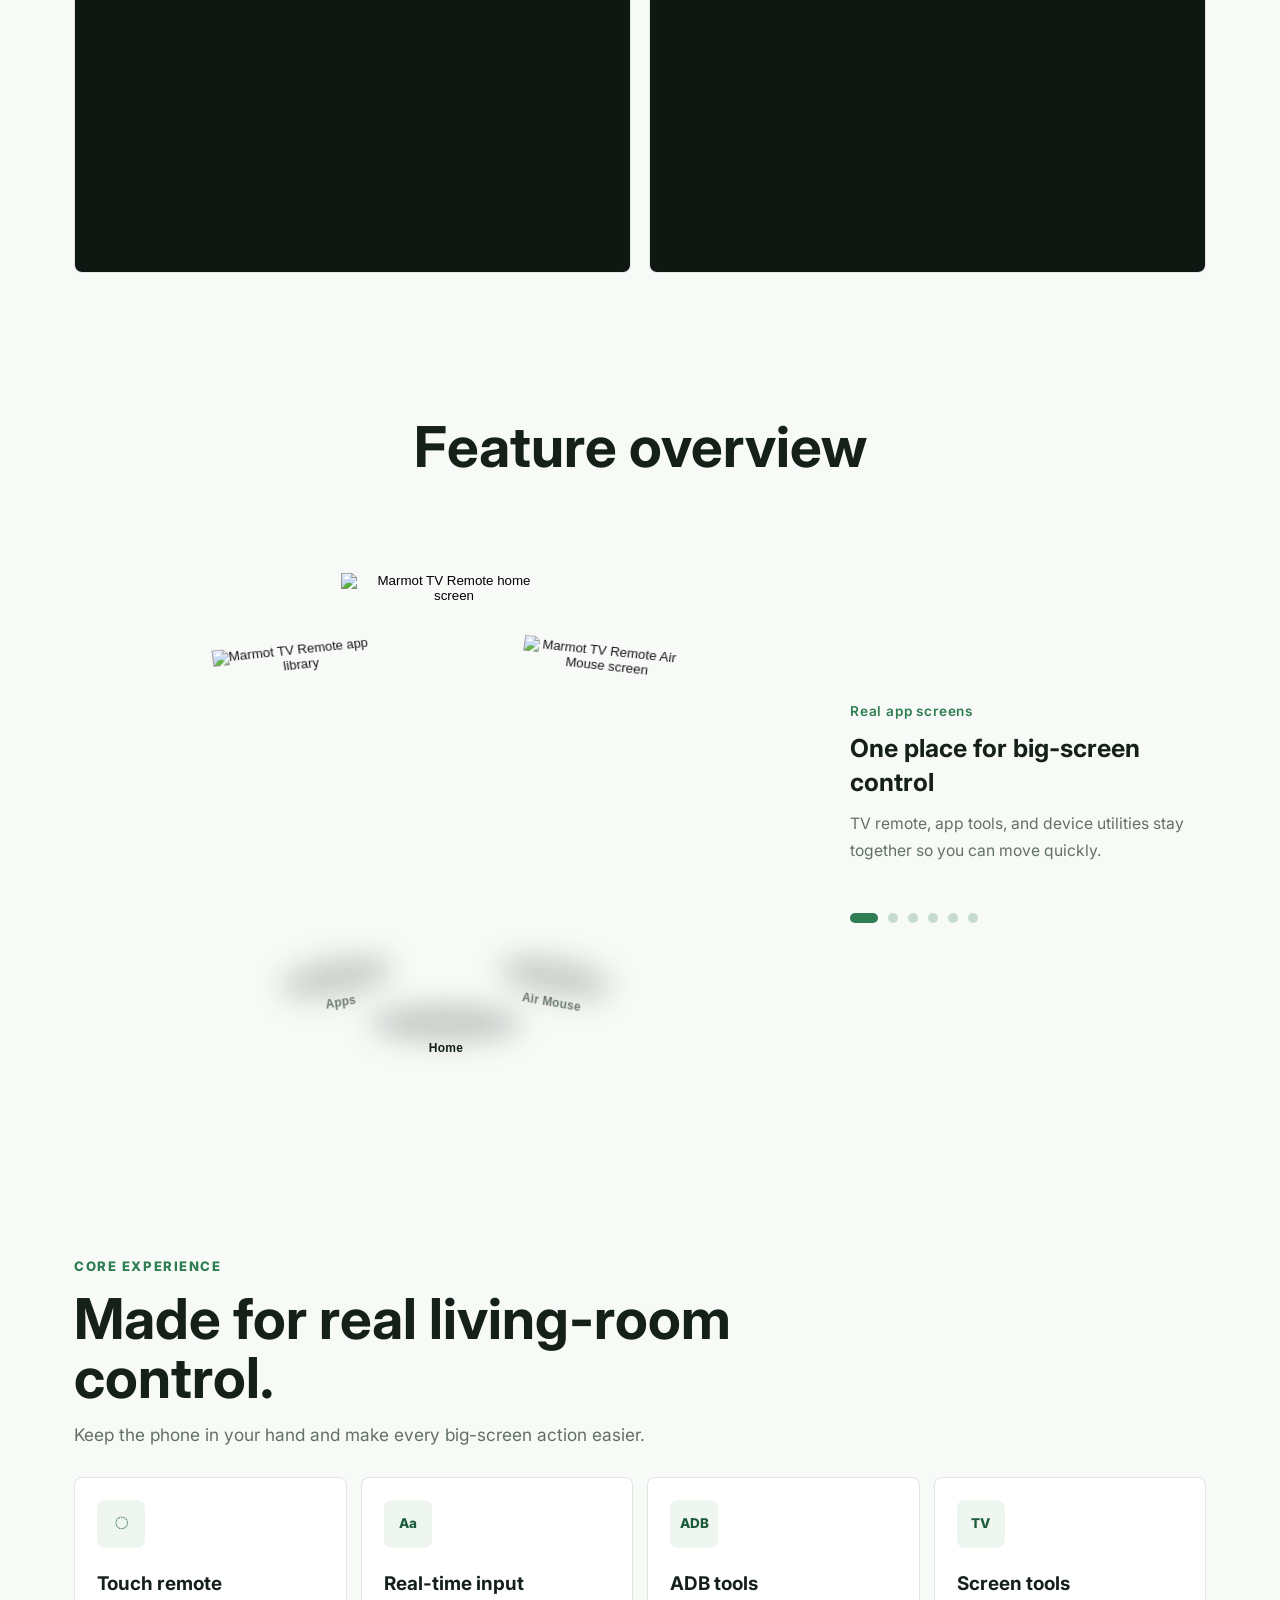
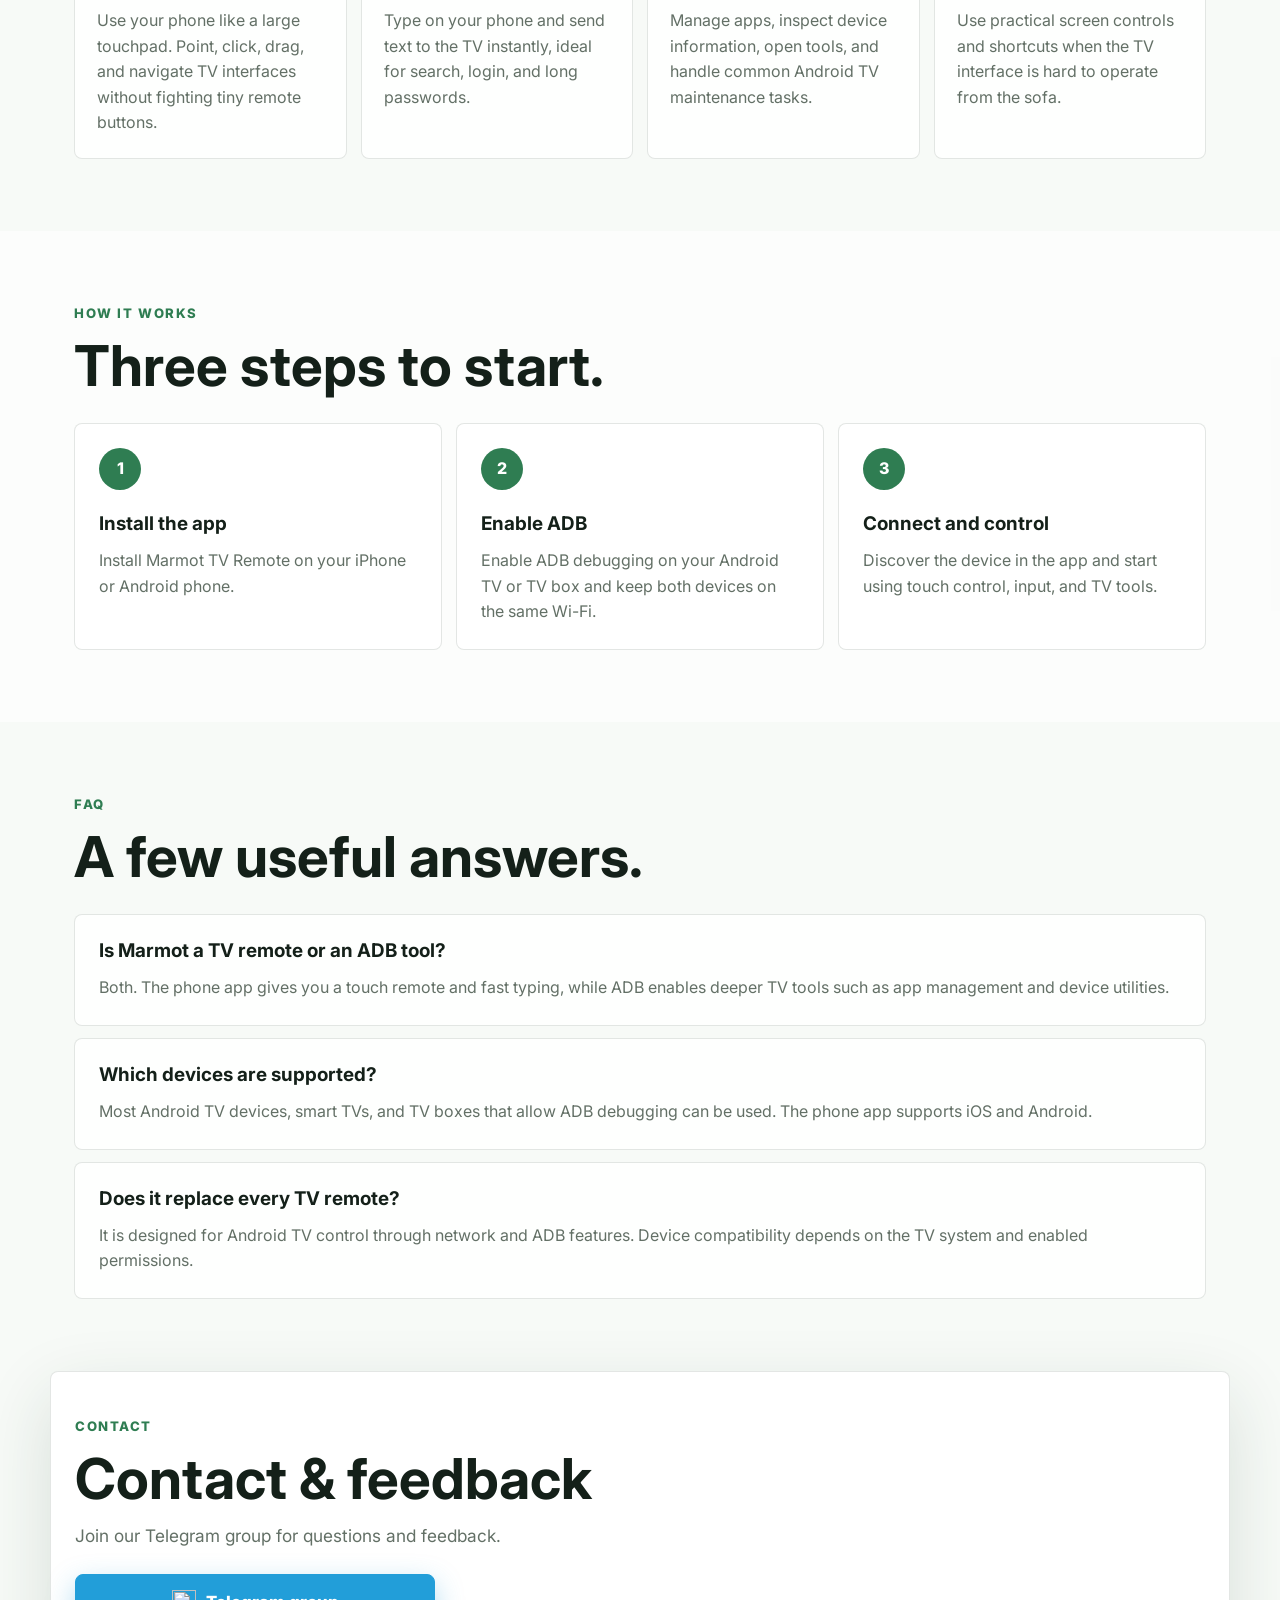
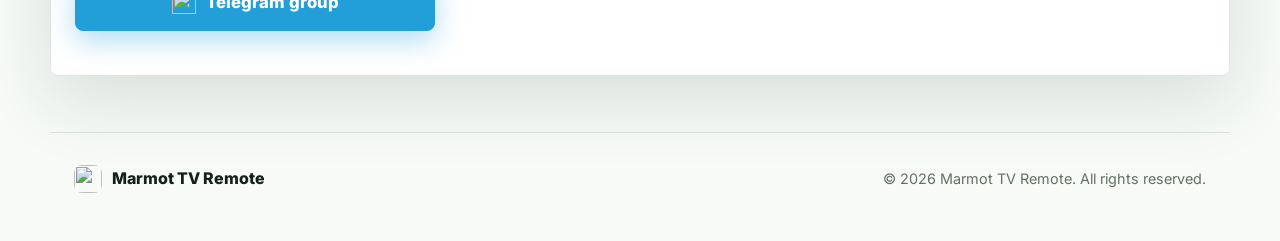
==== commit b499ec8a: "功能：首页新增配套下载弹窗并完善四语文案 首页入口： - 在 App Store、Google Play 两个主下载按钮下方增加配套下载小按钮。 - 使用小字号、浅边框和独立布局，维持手机应用下载的主" ====
--- a/html/index.html
+++ b/html/index.html
@@ -93,7 +93,9 @@
                         <span data-i18n="download.android">Get it on Google Play</span>
                     </a>
                 </div>
-                <p class="release-note" data-i18n="download.note">iOS launches first. Android support is kept ready for Google Play.</p>
+                <div class="companion-download">
+                    <button type="button" class="companion-download-button" id="openDownloadModal" aria-haspopup="dialog" aria-controls="downloadModal" data-i18n="download.companion">Companion downloads</button>
+                </div>
             </div>
 
             <div class="hero-media" aria-hidden="true">
@@ -310,6 +312,25 @@
         <p data-i18n="footer.copyright">© 2026 Marmot TV Remote. All rights reserved.</p>
     </footer>
 
+    <!-- 参照国内版展示配套工具，下载操作集中在弹窗内。 -->
+    <dialog class="download-modal" id="downloadModal" aria-labelledby="downloadModalTitle">
+        <div class="download-modal-header">
+            <h2 id="downloadModalTitle" data-i18n="companion.title">Companion app downloads</h2>
+            <button type="button" class="download-modal-close" id="closeDownloadModal" autofocus data-i18n-attr="aria-label:companion.close" aria-label="Close">
+                <span aria-hidden="true">&times;</span>
+            </button>
+        </div>
+        <article class="download-card">
+            <span class="download-card-tag" data-i18n="companion.installOnTv">Install on your TV</span>
+            <h3 data-i18n="companion.browserName">Marmot TV Browser</h3>
+            <p class="download-card-platform" data-i18n="companion.platform">Android TV / TV boxes</p>
+            <p class="download-card-desc" data-i18n="companion.description">Browse the web on your TV. Use Browser Remote in the Marmot TV Remote mobile app to move the pointer, type, open links and control video playback on supported websites.</p>
+            <a class="download-card-button" href="https://github.com/VonChange/marmot-web-en/releases/tag/v20261116" target="_blank" rel="noopener noreferrer" data-i18n="companion.download">Download TV Browser (APK)</a>
+            <p class="download-card-hint" data-i18n="companion.architecture">On the GitHub release page, choose the 32-bit (v7a) or 64-bit (v8a) APK that matches your TV.</p>
+        </article>
+        <p class="download-modal-tip" data-i18n="companion.tip">Connect your phone and TV to the same Wi-Fi network. Open Marmot TV Browser on your TV, then open Browser Remote in the mobile app and select your TV.</p>
+    </dialog>
+
     <script src="js/i18n-messages.js"></script>
     <script>
     (function () {
@@ -512,6 +533,29 @@
             startFanAutoPlay();
         }
 
+        // 原生模态弹窗负责焦点限制、Escape 关闭及关闭后的焦点恢复。
+        var downloadModal = document.getElementById('downloadModal');
+        document.getElementById('openDownloadModal').addEventListener('click', function () {
+            if (downloadModal.open) return;
+            downloadModal.showModal();
+            document.body.classList.add('modal-open');
+        });
+        document.getElementById('closeDownloadModal').addEventListener('click', function () {
+            downloadModal.close();
+        });
+        downloadModal.addEventListener('close', function () {
+            document.body.classList.remove('modal-open');
+        });
+        // 仅点击面板外的遮罩时关闭，面板内部的空白区域仍可正常操作。
+        downloadModal.addEventListener('click', function (event) {
+            if (event.target !== downloadModal) return;
+            var bounds = downloadModal.getBoundingClientRect();
+            if (event.clientX < bounds.left || event.clientX > bounds.right ||
+                event.clientY < bounds.top || event.clientY > bounds.bottom) {
+                downloadModal.close();
+            }
+        });
+
         renderLanguageOptions();
         setLanguage(getRequestedLanguage());
     })();
--- a/html/css/style.css
+++ b/html/css/style.css
@@ -224,10 +224,164 @@
     color: var(--text);
 }
 
-.release-note {
-    margin: 14px 0 0;
-    color: var(--muted);
-    font-size: 0.92rem;
+/* 配套下载独立成行，保持手机应用下载的主要层级。 */
+.companion-download {
+    margin-top: 12px;
+}
+
+.companion-download-button {
+    background: transparent;
+    font-family: inherit;
+    cursor: pointer;
+    display: inline-flex;
+    align-items: center;
+    justify-content: center;
+    min-height: 44px;
+    max-width: 100%;
+    padding: 6px 12px;
+    border: 1px solid var(--line);
+    border-radius: var(--radius);
+    color: var(--muted);
+    font-size: 0.8125rem;
+    font-weight: 500;
+    text-decoration: none;
+    text-align: center;
+    transition: color 0.18s ease, border-color 0.18s ease;
+}
+
+.companion-download-button:hover {
+    border-color: var(--muted);
+    color: var(--text);
+}
+
+.companion-download-button:focus-visible {
+    outline: 2px solid var(--primary);
+    outline-offset: 3px;
+}
+
+body.modal-open {
+    overflow: hidden;
+}
+
+.download-modal {
+    width: min(580px, calc(100% - 32px));
+    max-height: calc(100vh - 48px);
+    max-height: calc(100dvh - 48px);
+    padding: clamp(20px, 4vw, 28px);
+    border: 1px solid var(--line);
+    border-radius: 16px;
+    background: var(--surface);
+    color: var(--text);
+    box-shadow: var(--shadow);
+    overflow-y: auto;
+}
+
+.download-modal::backdrop {
+    background: rgba(20, 32, 25, 0.5);
+    backdrop-filter: blur(2px);
+}
+
+.download-modal-header {
+    display: flex;
+    align-items: flex-start;
+    justify-content: space-between;
+    gap: 16px;
+    margin-bottom: 20px;
+}
+
+.download-modal-header h2 {
+    margin: 4px 0 0;
+    font-size: 1.35rem;
+    line-height: 1.4;
+}
+
+.download-modal-close {
+    display: inline-flex;
+    align-items: center;
+    justify-content: center;
+    flex-shrink: 0;
+    width: 44px;
+    height: 44px;
+    border: 0;
+    border-radius: var(--radius);
+    background: var(--surface-soft);
+    color: var(--muted);
+    font-size: 1.6rem;
+    cursor: pointer;
+}
+
+.download-modal-close:hover {
+    color: var(--text);
+}
+
+.download-card {
+    padding: 20px;
+    border: 1px solid var(--line);
+    border-radius: 12px;
+}
+
+.download-card-tag {
+    display: inline-block;
+    padding: 3px 8px;
+    border-radius: 4px;
+    background: var(--surface-soft);
+    color: var(--primary-dark);
+    font-size: 0.75rem;
+    font-weight: 600;
+}
+
+.download-card h3 {
+    margin: 16px 0 4px;
+    font-size: 1.15rem;
+}
+
+.download-card-platform,
+.download-card-hint {
+    margin: 0;
+    color: var(--muted);
+    font-size: 0.8125rem;
+}
+
+.download-card-desc {
+    margin: 16px 0;
+    font-size: 0.9375rem;
+}
+
+.download-card-button {
+    display: flex;
+    align-items: center;
+    justify-content: center;
+    min-height: 44px;
+    padding: 10px 16px;
+    border-radius: var(--radius);
+    background: var(--text);
+    color: white;
+    text-align: center;
+    text-decoration: none;
+    font-weight: 600;
+    font-size: 0.875rem;
+}
+
+.download-card-button:hover {
+    background: var(--primary-dark);
+}
+
+.download-card-button:focus-visible,
+.download-modal-close:focus-visible {
+    outline: 2px solid var(--primary);
+    outline-offset: 3px;
+}
+
+.download-card-hint {
+    margin-top: 10px;
+}
+
+.download-modal-tip {
+    margin: 20px 0 0;
+    padding-top: 16px;
+    border-top: 1px solid var(--line);
+    color: var(--muted);
+    font-size: 0.8125rem;
 }
 
 .hero-media {
